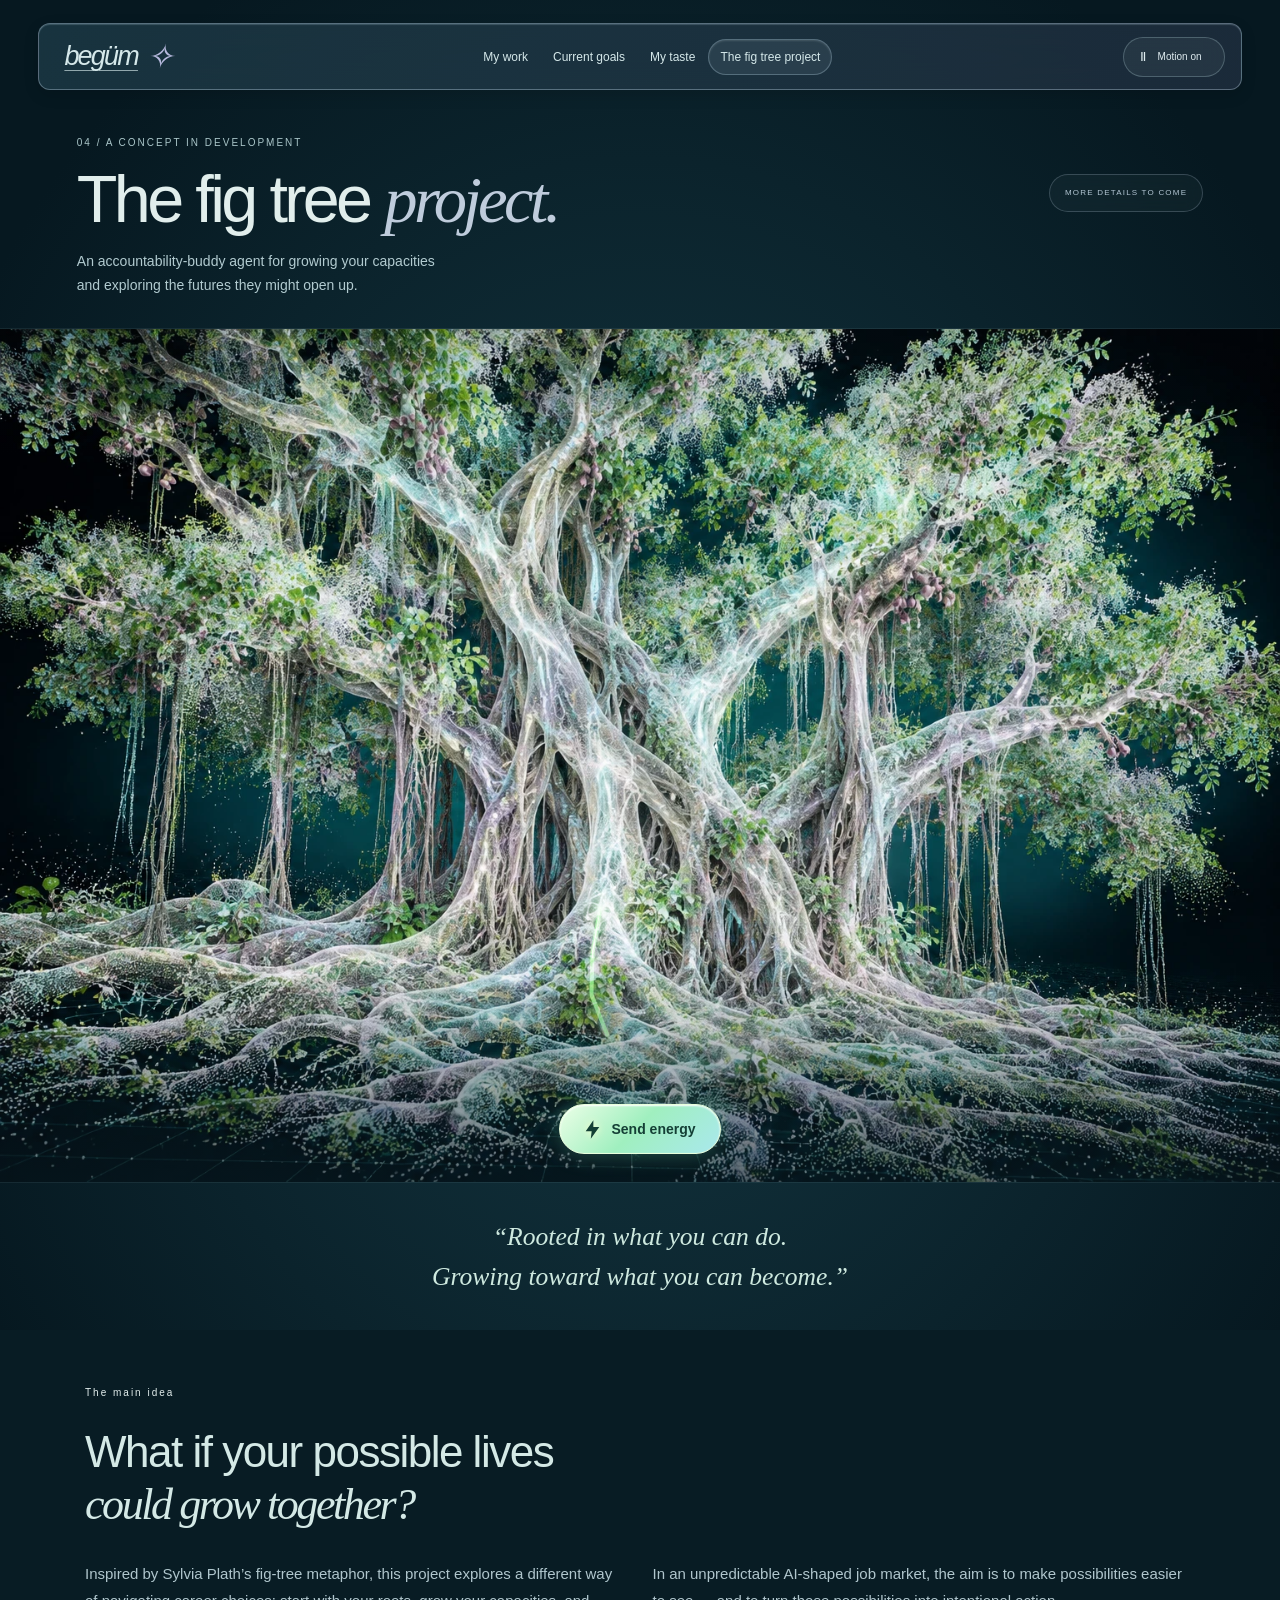
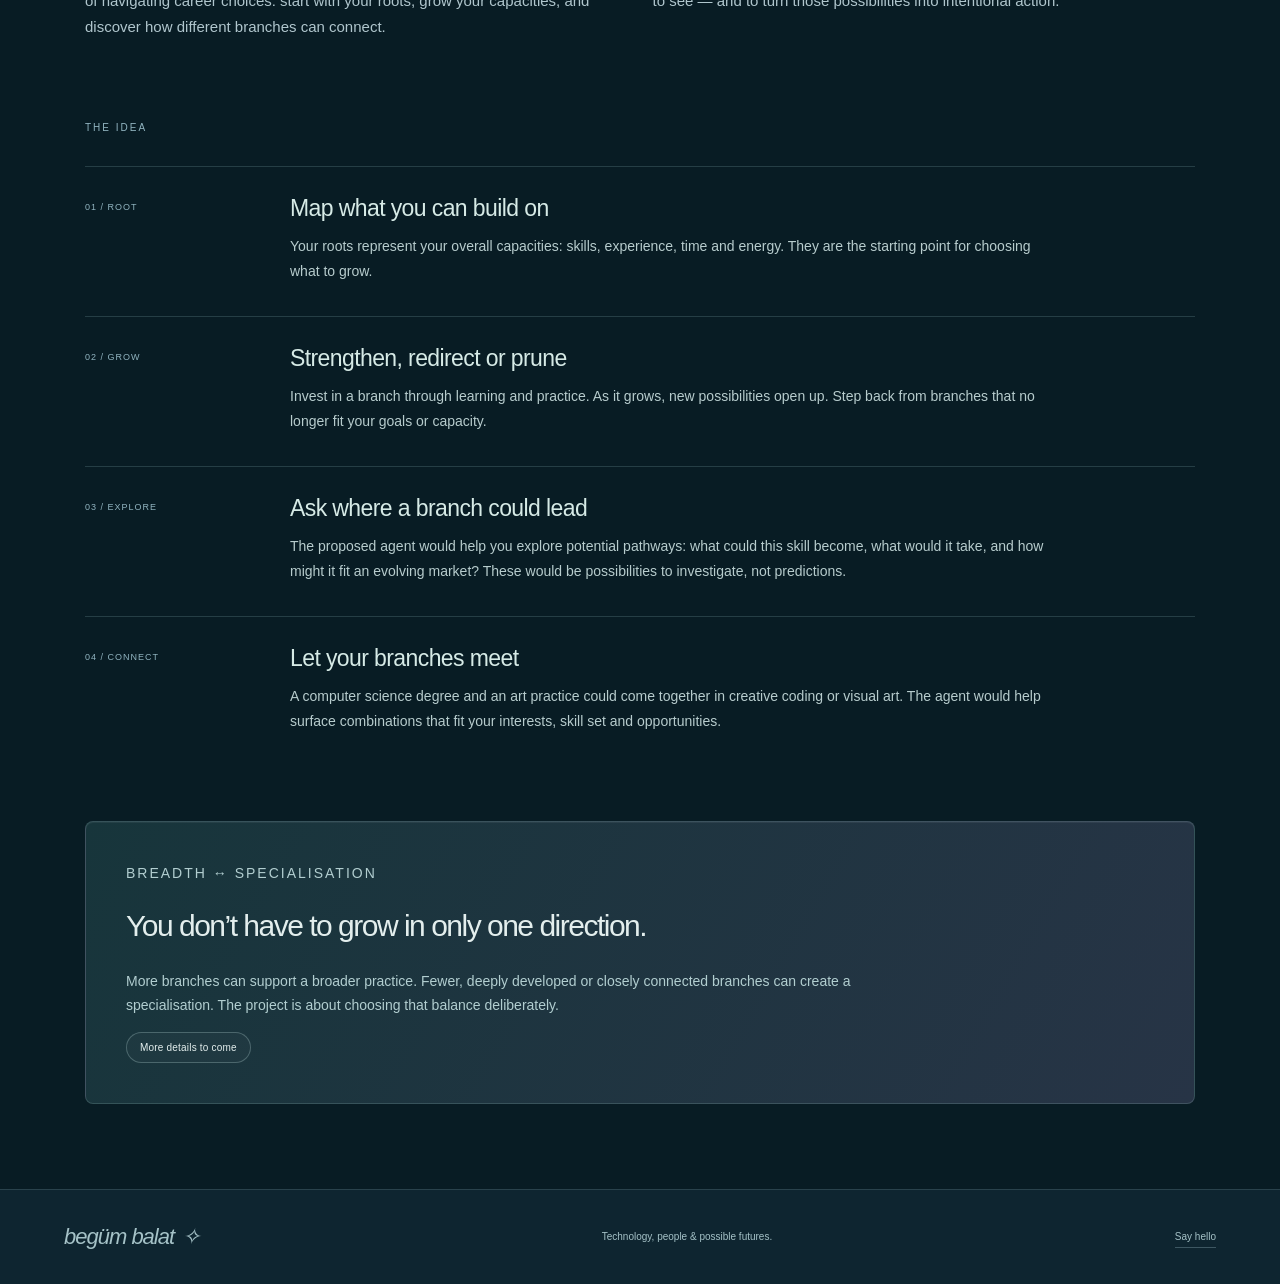
==== fig-tree.html @ f2fc9154 "Add files via upload" ====
<!doctype html><html lang="en"><head><meta charset="utf-8"><meta name="viewport" content="width=device-width,initial-scale=1"><meta name="theme-color" content="#c5e7e7"><meta name="description" content="Begüm Balat — Information Systems at TUM, technical AI safety, community building and possible futures."><title>The fig tree project · Begüm Balat</title><link rel="icon" href="favicon.svg" type="image/svg+xml"><link rel="stylesheet" href="style.css"></head><body class="page-fig-tree"><a class="skip" href="#main">Skip to content</a><header class="site-header"><a class="brand" href="index.html" aria-label="Return to the main page" title="Return to the main page"><span class="brand-name">begüm</span><span class="brand-star" aria-hidden="true">✧</span></a><button class="menu-toggle" aria-controls="navigation" aria-expanded="false">Menu <span aria-hidden="true">☰</span></button><nav id="navigation" aria-label="Main navigation"><a href="work.html" >My work</a><a href="goals.html" >Current goals</a><a href="taste.html" >My taste</a><a href="fig-tree.html" aria-current="page">The fig tree project</a></nav><button class="motion-toggle" id="motion" aria-label="Pause animations" aria-pressed="false"><span class="motion-icon">Ⅱ</span><span class="motion-label">Motion on</span></button></header><main id="main"><section class="fig-hero"><div class="fig-heading"><div class="fig-title-row"><div><p class="eyebrow">04 / A CONCEPT IN DEVELOPMENT</p><h1>The fig tree <em>project.</em></h1></div><span class="status-pill">MORE DETAILS TO COME</span></div><p class="fig-lede">An accountability-buddy agent for growing your capacities <br>and exploring the futures they might open up.</p></div><div class="tree-stage" id="tree-stage"><img id="tree-image" src="fig-tree.webp" alt="An intricate luminous fig tree with intertwined roots, branches and a leafy canopy" fetchpriority="high"><canvas id="tree-energy" aria-hidden="true"></canvas><div class="tree-caption"><button class="energy-button" id="energy-button"><svg aria-hidden="true" viewBox="0 0 20 24" width="17" height="21"><path d="M11 1 2 14h7l-1 9 10-14h-7z" fill="currentColor"/></svg>Send energy</button></div></div><blockquote class="fig-tagline"><p>“Rooted in what you can do.<br>Growing toward what you can become.”</p></blockquote></section><div class="content-wrap fig-content"><section class="fig-intro"><p class="eyebrow">The main idea</p><h2>What if your possible lives<br><em>could grow together?</em></h2><div class="two-col"><p>Inspired by Sylvia Plath’s fig-tree metaphor, this project explores a different way of navigating career choices: start with your roots, grow your capacities, and discover how different branches can connect.</p><p>In an unpredictable AI-shaped job market, the aim is to make possibilities easier to see — and to turn those possibilities into intentional action.</p></div></section><section class="content-section"><p class="eyebrow">THE IDEA</p><div class="timeline"><article><span>01 / ROOT</span><div><h3>Map what you can build on</h3><p>Your roots represent your overall capacities: skills, experience, time and energy. They are the starting point for choosing what to grow.</p></div></article><article><span>02 / GROW</span><div><h3>Strengthen, redirect or prune</h3><p>Invest in a branch through learning and practice. As it grows, new possibilities open up. Step back from branches that no longer fit your goals or capacity.</p></div></article><article><span>03 / EXPLORE</span><div><h3>Ask where a branch could lead</h3><p>The proposed agent would help you explore potential pathways: what could this skill become, what would it take, and how might it fit an evolving market? These would be possibilities to investigate, not predictions.</p></div></article><article><span>04 / CONNECT</span><div><h3>Let your branches meet</h3><p>A computer science degree and an art practice could come together in creative coding or visual art. The agent would help surface combinations that fit your interests, skill set and opportunities.</p></div></article></div></section><div class="callout green"><p class="eyebrow">BREADTH ↔ SPECIALISATION</p><h2>You don’t have to grow in only one direction.</h2><p>More branches can support a broader practice. Fewer, deeply developed or closely connected branches can create a specialisation. The project is about choosing that balance deliberately.</p><span class="coming">More details to come</span></div></div></main><footer class="site-footer"><a class="footer-name" href="index.html">begüm balat <span aria-hidden="true">✧</span></a><span>Technology, people & possible futures.</span><a href="mailto:begum.balat@gmail.com">Say hello</a></footer><script src="app.js" defer></script></body></html>
---- style.css ----
:root{--ink:#244854;--muted:#516a76;--line:#597b8d38;--glass:#f9ffff75;--lilac:#7f739a;--sans:'Helvetica Neue',Arial,sans-serif;--serif:Georgia,'Times New Roman',serif}*{box-sizing:border-box}html{scroll-behavior:smooth;scroll-padding-top:25px}body{margin:0;background:#e8f1f1;color:var(--ink);font-family:var(--sans);font-size:16px;-webkit-font-smoothing:antialiased}a{color:inherit;text-decoration:none}button{font:inherit;color:inherit;cursor:pointer}button,a{-webkit-tap-highlight-color:transparent}a:focus-visible,button:focus-visible{outline:3px solid #9366ae;outline-offset:5px}img{display:block;max-width:100%}p{line-height:1.75}h1,h2,h3,p{margin-top:0}h1,h2,h3{font-weight:400}h1{font-size:clamp(60px,7.8vw,110px);line-height:.98;letter-spacing:-.065em}h1 em,h2 em{font-family:var(--serif);font-weight:400;letter-spacing:-.055em}h2{font-size:38px;line-height:1.15;letter-spacing:-1.5px}h3{font-size:24px;letter-spacing:-.6px}h4{font-size:13px;font-weight:500;line-height:1.5}.skip{position:fixed;top:-100px;left:20px;z-index:100;background:#fff;padding:15px}.skip:focus{top:10px}.site-header{position:absolute;top:23px;left:3%;right:3%;z-index:20;display:flex;align-items:center;gap:25px;height:67px;padding:10px 21px;background:linear-gradient(120deg,#ffffffa0,#e5edfb55);backdrop-filter:blur(20px);-webkit-backdrop-filter:blur(20px);border:1px solid #ffffffb8;border-radius:12px;box-shadow:inset 0 1px 1px #fff,0 8px 20px #526f8620}.brand{font-size:27px;font-style:italic;letter-spacing:-1.8px;font-weight:500;display:flex;align-items:center;gap:8px}.brand-star{font-size:33px;color:#7f7ca6;line-height:1}.site-header nav{display:flex;align-items:center;gap:5px;margin:auto}.site-header nav a{font-size:12px;white-space:nowrap;padding:10px 13px;border:1px solid transparent;border-radius:30px;transition:background .2s}.site-header nav a:hover,.site-header nav a[aria-current]{border-color:#fff9;background:#ffffff75;box-shadow:inset 0 1px 2px #fff,0 3px 10px #566c8715}.home-link{display:none}.motion-toggle{border:1px solid #fff9;background:#f4f8ff40;box-shadow:inset 0 1px 2px #fff7;display:flex;align-items:center;gap:8px;border-radius:30px;padding:10px 12px;font-size:10px;white-space:nowrap}.motion-icon{font-size:13px}.menu-toggle{display:none}.eyebrow{font-family:var(--sans);font-size:10px;letter-spacing:2px;font-weight:500;line-height:1.6;margin-bottom:25px}.welcome{min-height:800px;min-height:100svh;position:relative;isolation:isolate;display:flex;align-items:center;justify-content:center;overflow:hidden}.welcome-ocean{position:absolute;z-index:-3;inset:0;width:100%;height:100%;object-fit:cover;object-position:50% 55%;animation:sea-drift 35s ease-in-out infinite alternate}.welcome:after{content:'';position:absolute;z-index:-2;inset:0;background:linear-gradient(180deg,#dae9f710,#ebf8ff24 35%,#f3edfc16 60%,#b6e9ef22)}.ocean-shimmer{position:absolute;pointer-events:none;inset:66% -25% -12%;z-index:-1;background:radial-gradient(ellipse at 50% 80%,#fefeff52,transparent 50%);mix-blend-mode:screen;animation:shimmer 14s ease-in-out infinite alternate}.welcome-location{position:absolute;top:125px;left:5%;font-size:9px;letter-spacing:1.4px;display:flex;gap:9px;align-items:center}.status-dot{width:6px;height:6px;border-radius:50%;display:inline-block;background:#537e72;box-shadow:0 0 0 4px #7baf9b18;flex:none}.coordinates{margin-left:25px;opacity:.7;font-size:8px}.welcome-copy{position:relative;max-width:1000px;margin:155px 25px 155px;text-align:center;transform:translateY(-25px)}.welcome-copy .eyebrow{letter-spacing:3px;font-size:9px;margin-bottom:38px}.welcome h1{position:relative;display:inline-block;font-size:clamp(70px,10vw,152px);letter-spacing:-.085em;font-weight:400;font-style:italic;line-height:1.1;margin:0 0 23px;color:#335365;text-shadow:0 1px 0 #fff9,0 4px 20px #ebf8ff80}.title-spark{font-family:var(--serif);position:absolute;font-size:50px;right:-51px;top:-23px;color:#7888b1;animation:soft-glow 7s ease-in-out infinite alternate}.welcome-subtitle{font-family:var(--serif);font-style:italic;font-size:29px;letter-spacing:-.9px;color:#456474;margin-bottom:24px}.welcome-intro{font-size:14px;line-height:1.9;color:#3c5b6d;margin-bottom:30px}.glass-button{display:inline-flex;align-items:center;justify-content:center;gap:35px;padding:14px 24px;font-size:12px;border-radius:30px;background:linear-gradient(180deg,#fff9,#e8f1fd60);border:1px solid #ffffffd0;box-shadow:inset 0 1px 3px #fff,0 5px 15px #5a7c8d20;backdrop-filter:blur(10px);transition:background .2s,transform .2s}.glass-button:hover{transform:translateY(-3px);background:#f9ffffc0}.welcome-footer{position:absolute;bottom:31px;left:5%;right:5%;display:flex;align-items:center;justify-content:space-between;font-size:9px;letter-spacing:1.4px;color:#264c60}.welcome-footer span:last-child{font-family:var(--serif);font-style:italic;font-size:16px;letter-spacing:0}.welcome-footer i{font-style:normal;margin-left:10px;font-size:26px}.explore{padding:70px 5% 90px;background:linear-gradient(150deg,#e1f0ee,#e7e8f4 65%,#eee4ef)}.section-top{display:flex;align-items:baseline;justify-content:space-between;gap:15px;margin-bottom:25px}.section-top .eyebrow{margin:0}.small-note{font-family:var(--serif);font-style:italic;color:#65778b;font-size:18px}.portal-grid{display:grid;grid-template-columns:repeat(4,minmax(0,1fr));gap:23px}.portal{min-width:0;transition:transform .3s}.portal:hover{transform:translateY(-6px)}.portal-image{position:relative;padding:6px;border:1px solid #fff;background:linear-gradient(145deg,#fff8,#c2d6e040);box-shadow:0 10px 22px #76829622,inset 0 1px 3px #fff;border-radius:10px;overflow:hidden}.portal-image img{width:100%;aspect-ratio:1.12;object-fit:cover;border-radius:5px;transition:filter .3s}.portal:hover img{filter:saturate(1.12)}.portal-index{position:absolute;left:17px;top:17px;background:#f5ffffbb;border:1px solid #fff9;padding:7px 9px;border-radius:3px;font-size:8px;letter-spacing:1px;backdrop-filter:blur(7px)}.portal-label{display:flex;align-items:center;justify-content:space-between;gap:8px;margin:20px 0 8px}.portal h2{font-size:22px;letter-spacing:-.9px;margin:0}.arrow-circle{font-size:17px;border:1px solid #9fadb675;border-radius:50%;width:27px;height:27px;display:grid;place-items:center;flex:none}.portal p{font-size:11px;color:#546d78;margin:0}.botanical-note{min-height:490px;position:relative;isolation:isolate;display:flex;align-items:center;padding:70px 9%;overflow:hidden}.botanical-note>img{position:absolute;inset:0;width:100%;height:100%;object-fit:cover;object-position:50% 52%;z-index:-2}.botanical-note:after{content:'';inset:0;position:absolute;z-index:-1;background:linear-gradient(90deg,#e9f6f3b8,#eaf5ff45 65%,transparent)}.botanical-note h2{font-size:42px;line-height:1.22;margin-bottom:20px}.botanical-note p:not(.eyebrow){font-size:14px;max-width:400px}.text-link{display:inline-block;font-size:12px;line-height:1.5;border-bottom:1px solid #607f8c80;padding:5px 0;transition:color .2s}.text-link:hover{color:#8d60a2;border-color:currentColor}.site-footer{padding:34px 5%;display:flex;align-items:center;justify-content:space-between;gap:25px;color:#536979;background:linear-gradient(110deg,#e0ecec,#e9e3f1);border-top:1px solid #fff9;font-size:10px}.footer-name{font-size:22px;letter-spacing:-1px;font-style:italic}.site-footer>a:last-child{border-bottom:1px solid #627e8b66;padding:5px 0}.page-hero{position:relative;isolation:isolate;min-height:655px;padding:145px 8% 60px;overflow:hidden}.hero-backdrop{position:absolute;inset:0;width:100%;height:100%;object-fit:cover;z-index:-2}.work-hero .hero-backdrop{object-position:50% 60%}.page-hero:after{content:'';position:absolute;inset:0;background:linear-gradient(90deg,#e2f2f29c,transparent 80%);z-index:-1}.hero-text{max-width:720px}.back{font-size:11px;display:inline-block;margin-bottom:35px;color:inherit;opacity:.85}.page-hero h1{margin:15px 0 25px}.lede{font-size:16px;color:#365b6b;max-width:550px;line-height:1.8;margin-bottom:28px}.linkbar{display:flex;gap:28px;align-items:center;flex-wrap:wrap}.content-wrap{max-width:1180px;margin:auto;padding:0 35px 85px}.index-strip{display:flex;justify-content:space-between;gap:20px;border-bottom:1px solid var(--line);padding:30px 0;font-size:8px;letter-spacing:1.3px;color:var(--muted)}.content-section{margin-top:65px}.content-section>.eyebrow{font-size:10px;color:#627788}.research{position:relative;margin:20px 0;border:1px solid #fff;border-radius:9px;background:linear-gradient(120deg,#fff9,#e1edf67a);padding:33px 38px;box-shadow:0 8px 22px #506f8510,inset 0 1px 1px #fff;transition:box-shadow .25s}.research:hover{box-shadow:0 10px 25px #506f8520}.research>span,.panel>span{font-size:9px;letter-spacing:1.4px;color:#657b8a}.research h2{font-size:29px;max-width:850px;margin:20px 0}.research p{font-size:14px;color:var(--muted);max-width:780px}.two-col{display:grid;grid-template-columns:1fr 1fr;gap:25px}.panel{border:1px solid #fff;background:linear-gradient(140deg,#f7f9ffae,#e0dfef65);border-radius:9px;padding:33px;box-shadow:inset 0 1px 1px white,0 7px 20px #536d8910}.panel.green{background:linear-gradient(140deg,#f8fffb9e,#d5e8df70)}.panel.blue{background:linear-gradient(140deg,#f9ffffae,#d4eaf665)}.panel h2{font-size:32px;margin:20px 0 16px}.panel p{font-size:14px;color:var(--muted);margin-bottom:0}.timeline{margin-top:30px}.timeline article{display:grid;grid-template-columns:180px 1fr;gap:25px;border-top:1px solid var(--line);padding:28px 0}.timeline article>span{font-size:9px;letter-spacing:1px;line-height:1.7;padding-top:5px;color:#647a85}.timeline h3{font-size:23px;margin:0 0 12px}.timeline p{font-size:14px;color:var(--muted);max-width:760px;margin-bottom:5px}.timeline h4{margin:0 0 12px}.goals-hero{padding-bottom:70px;display:flex;gap:40px;align-items:center}.goals-hero .hero-backdrop{object-position:50% 60%}.goals-hero .hero-text{max-width:620px}.status-pill{display:inline-flex;gap:10px;align-items:center;font-size:8px;letter-spacing:1.2px;border:1px solid #fff9;padding:12px 15px;border-radius:30px;background:#f4ffff50;backdrop-filter:blur(8px);line-height:1.5}.chapter-note{margin-left:auto;min-width:190px;transform:rotate(-5deg);padding:40px 15px 0;text-align:center}.chapter-note>span:first-child{font-size:10px;letter-spacing:1px}.chapter-note p{font-family:var(--serif);font-size:32px;font-style:italic;line-height:1.4;margin:20px 0;color:#5a7590}.note-star{font-size:70px;color:#8e97b8;display:block;animation:soft-glow 6s ease-in-out infinite alternate}.callout{position:relative;margin-top:55px;padding:40px;border:1px solid #fff;background:linear-gradient(130deg,#d7e9ee,#e5dff1);border-radius:10px;box-shadow:inset 0 1px 2px #fff}.callout h2{font-size:30px}.callout p{font-size:14px;max-width:800px}.callout .button{display:inline-block;padding:13px 22px;border:1px solid #fff;border-radius:30px;background:#ffffff90;font-size:12px}.taste-hero{padding:150px 6% 60px;background:radial-gradient(ellipse at 20% 80%,#f0e2ed,#e0dff2 60%,#cee5ee);display:grid;grid-template-columns:1fr 1fr;gap:7%;align-items:center;min-height:780px}.taste-copy{padding-left:4%}.taste-copy h1{font-size:clamp(70px,8vw,110px);color:#594e76;margin:18px 0 25px}.taste-copy .lede{max-width:370px;color:#676380}.handwritten{font-family:var(--serif);font-size:21px;font-style:italic;color:#8c7399;display:block;margin:0 0 30px}.taste-copy .glass-button{color:#655c7e}.taste-art{padding:9px 9px 0;margin:0;border:1px solid #ffffffe0;border-radius:11px;background:linear-gradient(140deg,#fff9,#e8e6f575);box-shadow:0 20px 45px #79719925,inset 0 1px 2px #fff;transform:rotate(2deg);animation:case-float 12s ease-in-out infinite alternate}.taste-art img{width:100%;aspect-ratio:1;object-fit:cover;border-radius:5px}.taste-art figcaption{display:flex;align-items:center;justify-content:space-between;font-size:8px;letter-spacing:1.3px;padding:14px 10px;color:#6f6888}.taste-art figcaption span:last-child{font-size:20px;line-height:1}.page-taste{background:#e9e4f0;color:#514c70}.page-taste .site-footer{background:#e1dce9}.taste-sections{display:grid;grid-template-columns:1.2fr 1fr;gap:27px;margin-top:65px}.journal-window,.music-window{border:1px solid #fff;border-radius:9px;background:linear-gradient(135deg,#fffbff90,#dfddee50);box-shadow:0 9px 25px #7b689a14;overflow:hidden}.journal-window:hover{background:#f7f2ffb0}.window-bar{padding:15px 21px;border-bottom:1px solid #b7b6ce65;display:flex;justify-content:space-between;font-size:9px;letter-spacing:1px;background:linear-gradient(#ffffffb0,#d9d7e98a);box-shadow:inset 0 1px 2px #fff}.window-body{padding:28px 33px 35px}.window-body h2{font-size:32px;margin-bottom:18px}.window-body p{font-size:14px;color:#706c87;max-width:340px}.outline-symbol{font-size:55px;color:#9290af;display:block;margin:0 0 25px}.record{width:73px;height:73px;border-radius:50%;margin:0 0 26px;background:conic-gradient(from 35deg,#b9c8ea,#e5c6ee,#d4faf2,#b4b9e4,#ecd9f1,#b6dfe4,#b9c8ea);border:1px solid #fff;box-shadow:0 6px 15px #72639420,inset 0 0 7px white;display:grid;place-items:center;animation:record-spin 24s linear infinite}.record span{width:17px;height:17px;border-radius:50%;background:#e9e4f0;border:3px double #f8fdff}.coming{display:inline-block;font-size:10px;letter-spacing:.2px;border:1px solid #8d8aa740;border-radius:30px;padding:9px 13px;background:#fff3}.notebook{position:relative;overflow:hidden;margin-top:45px;padding:45px 35px;border-top:1px solid #aaa4c04d;background:repeating-linear-gradient(transparent,transparent 30px,#aaa4c015 30px,#aaa4c015 31px)}.notebook h2{font-size:42px;line-height:1.15}.notebook p:not(.eyebrow){font-size:14px;max-width:420px}.notebook-flower{position:absolute;right:70px;top:40px;color:#bfb1cc66;font-size:210px;line-height:1;pointer-events:none}.page-fig-tree{background:#081c24;color:#e3eeed;--ink:#e3eeed;--muted:#b7cccd;--line:#b1e3e52b}.page-fig-tree .site-header{color:#d5e8ea;background:linear-gradient(125deg,#21404db0,#253345b0);border-color:#d4eeff55;box-shadow:inset 0 1px 1px #d9f7ff30,0 5px 15px #0002}.page-fig-tree .brand-star{color:#b8bbdf}.page-fig-tree .site-header nav a:hover,.page-fig-tree .site-header nav a[aria-current]{background:#caeaff15;border-color:#d2eaff44;box-shadow:inset 0 1px 2px #fff2}.page-fig-tree .motion-toggle{color:#deebef;background:#e7f6ff0d;border-color:#c3e5ec40;box-shadow:none}.fig-hero{padding-top:135px;background:radial-gradient(ellipse at 50% 60%,#153944,#061820 85%)}.fig-heading{padding:0 6% 24px;max-width:1480px;margin:auto}.fig-heading .back{margin-bottom:27px;color:#a8c7ce}.fig-title-row{display:flex;justify-content:space-between;align-items:center;gap:25px}.fig-title-row .eyebrow{color:#aac6c9;margin-bottom:16px}.fig-title-row h1{font-size:clamp(45px,5.2vw,76px);margin-bottom:18px;letter-spacing:-.055em;color:#e1eeec}.fig-title-row h1 em{color:#bfccdc}.fig-title-row .status-pill{flex:none;color:#b3c6d3;border-color:#dae9ff33;background:#d3e8ff09}.fig-lede{font-size:14px;color:#b2cbd0;margin:0;line-height:1.7}.tree-stage{position:relative;max-width:1450px;margin:auto;isolation:isolate;overflow:hidden;border-top:1px solid #c2eaf313;border-bottom:1px solid #c2eaf313}.tree-stage>img{width:100%;height:auto;aspect-ratio:3/2;object-fit:cover}.tree-stage:after{content:'';position:absolute;inset:0;z-index:2;pointer-events:none;background:linear-gradient(180deg,#081c2420,transparent 15%,transparent 75%,#081c24a0)}#tree-energy{position:absolute;inset:0;width:100%;height:100%;pointer-events:none;z-index:1;mix-blend-mode:screen}.tree-caption{position:absolute;bottom:28px;left:5%;right:5%;z-index:3;display:flex;align-items:center;gap:20px;justify-content:space-between}.energy-button{border:1px solid #c3e8e860;border-radius:30px;background:linear-gradient(120deg,#244c55c0,#384559bb);backdrop-filter:blur(15px);box-shadow:inset 0 1px 2px #fff4,0 5px 25px #0003;color:#e1fbf4;padding:14px 20px;font-size:11px;display:flex;align-items:center;gap:24px;transition:background .2s}.energy-button:hover{background:#315b68dd}.energy-button span{font-size:20px}#energy-status{font-size:10px;color:#d9eee9;text-shadow:0 2px 8px #000;background:#071d2680;padding:7px 10px;border-radius:4px}.fig-tagline{max-width:1450px;display:flex;justify-content:space-between;gap:25px;margin:auto;padding:24px 5%;font-size:8px;letter-spacing:1.6px;color:#9bbcc4}.fig-content{padding-top:55px}.fig-intro h2{font-size:44px;line-height:1.18;color:#d4e9e6;margin-bottom:30px}.fig-intro p:not(.eyebrow){font-size:15px;color:#b0c6cd}.fig-content .timeline article>span,.fig-content .content-section>.eyebrow{color:#91b4c0}.fig-content .timeline h3{color:#d6eae6}.fig-content .callout{background:linear-gradient(120deg,#17353b,#273446);border-color:#c3e7e62b;box-shadow:inset 0 1px 1px #fff1}.fig-content .callout p{color:#b2ced0}.fig-content .coming{border-color:#c6e4e444;background:#ffffff06}.page-fig-tree .site-footer{background:#0e2530;color:#a5c2c7;border-color:#cae7ee25}.page-fig-tree .site-footer a:last-child{border-color:#a2c6ce50}.paused *,.paused *:before,.paused *:after{animation-play-state:paused!important}.paused{scroll-behavior:auto}.no-transitions *{transition:none!important}@keyframes sea-drift{from{transform:scale(1.015) translateY(0)}to{transform:scale(1.055) translateY(-5px)}}@keyframes shimmer{from{transform:translateX(-6%);opacity:.3}to{transform:translateX(6%);opacity:.8}}@keyframes soft-glow{from{opacity:.5}to{opacity:1}}@keyframes case-float{from{transform:rotate(2deg) translateY(0)}to{transform:rotate(1deg) translateY(-8px)}}@keyframes record-spin{to{transform:rotate(360deg)}}@media(prefers-reduced-motion:reduce){*,*:before,*:after{animation:none!important;transition:none!important;scroll-behavior:auto!important}}@media(min-width:1600px){.welcome{min-height:850px}.welcome-copy{margin:200px 25px}.portal-grid{max-width:1450px;margin:auto}.section-top{max-width:1450px;margin:0 auto 25px}}@media(max-width:1050px){.site-header{gap:15px;padding:10px 16px}.site-header nav a{padding:10px 9px;font-size:11px}.brand{font-size:25px}.portal-grid{gap:16px}.portal h2{font-size:19px}.welcome h1{font-size:11vw}.portal p{font-size:10px}.taste-hero{gap:5%;padding-left:5%;padding-right:5%;min-height:700px}.taste-copy h1{font-size:80px}.fig-title-row{align-items:flex-start}.fig-title-row .status-pill{font-size:7px;letter-spacing:.5px;margin-top:15px}.chapter-note{min-width:140px}.chapter-note p{font-size:26px}}@media(max-width:760px){.site-header{top:15px;left:4%;right:4%;height:61px;gap:12px}.brand{font-size:26px}.menu-toggle{display:flex;gap:10px;align-items:center;border:1px solid #fff9;border-radius:20px;padding:9px 13px;margin-left:auto;background:#faffff65;font-size:11px}.menu-toggle span{font-size:15px}.motion-toggle{padding:10px;font-size:12px}.motion-label{display:none}.site-header nav{display:none;position:absolute;left:0;right:0;top:70px;padding:12px;background:#eff8f9f5;border:1px solid #fff;border-radius:10px;box-shadow:0 15px 30px #35586b25;backdrop-filter:blur(20px);flex-direction:column;align-items:stretch;margin:0}.site-header nav.open{display:flex}.site-header nav a{font-size:13px;padding:12px 15px}.home-link{display:block}.site-header nav a[aria-current]{background:#d9e8f1}.welcome-location{top:107px;font-size:8px;left:6%}.coordinates{font-size:7px;margin-left:12px}.welcome{min-height:760px;min-height:100svh}.welcome-ocean{object-position:50% 50%;animation:none}.welcome-copy{margin:185px 6% 160px;transform:none;width:88%;padding:0 0 25px}.welcome-copy .eyebrow{font-size:8px;letter-spacing:1.6px;margin-bottom:32px}.welcome h1{font-size:clamp(54px,12vw,88px);letter-spacing:-.075em;white-space:nowrap;margin-bottom:22px}.title-spark{right:-15px;top:-26px;font-size:34px}.welcome-subtitle{font-size:23px;margin-bottom:20px}.welcome-intro{font-size:12px;line-height:1.85;max-width:360px;margin:0 auto 28px}.welcome-intro br{display:none}.welcome-footer{left:6%;right:6%;bottom:27px;font-size:7px;letter-spacing:.7px}.welcome-footer span:last-child{font-size:12px}.welcome-footer i{font-size:20px}.glass-button{font-size:11px;padding:13px 21px}.explore{padding:45px 6% 55px}.section-top{display:block;margin-bottom:25px}.small-note{display:block;font-size:16px;margin-top:9px}.eyebrow{font-size:9px;letter-spacing:1.5px;margin-bottom:20px}.portal-grid{grid-template-columns:1fr 1fr;gap:30px 15px}.portal-image img{aspect-ratio:1}.portal-index{top:12px;left:12px;padding:5px;font-size:6px;letter-spacing:.5px}.portal-label{margin-top:15px;gap:5px}.portal h2{font-size:19px;line-height:1.15;letter-spacing:-.6px}.arrow-circle{width:23px;height:23px;font-size:14px}.portal p{font-size:10px;line-height:1.6}.botanical-note{min-height:440px;padding:55px 7%}.botanical-note>img{object-position:60% 50%}.botanical-note:after{background:linear-gradient(90deg,#e9f6f3ce,#eaf5ff85 65%,#eaf5ff30)}.botanical-note h2{font-size:31px}.botanical-note p:not(.eyebrow){font-size:13px;max-width:300px}.site-footer{padding:25px 6%;flex-wrap:wrap;gap:18px}.footer-name{font-size:20px}.site-footer>span{width:100%;order:3;font-size:9px}.site-footer>a:last-child{margin-left:auto}.page-hero{min-height:630px;padding:123px 7% 45px}.back{margin-bottom:27px;font-size:10px}.page-hero h1{font-size:75px;margin:15px 0 26px}.lede{font-size:14px;line-height:1.8}.work-hero .hero-backdrop{object-position:63% 50%}.work-hero:after{background:linear-gradient(90deg,#e7f3f4ce,#e9f6f3a8 60%,#e3eff745)}.linkbar{gap:20px}.text-link{font-size:11px}.content-wrap{padding:0 6% 55px}.index-strip{padding:22px 0;font-size:7px}.index-strip span:last-child{display:none}.content-section{margin-top:45px}.research{padding:25px}.research h2{font-size:25px;line-height:1.25;letter-spacing:-1px}.research p{font-size:13px}.research>span,.panel>span{font-size:8px}.two-col{grid-template-columns:1fr;gap:18px}.panel{padding:25px}.panel h2{font-size:29px}.panel p{font-size:13px}.timeline article{grid-template-columns:1fr;gap:10px;padding:25px 0}.timeline h3{font-size:22px}.timeline p{font-size:13px}.timeline article>span{font-size:8px}.goals-hero{align-items:flex-start;display:block}.chapter-note{display:none}.status-pill{font-size:7px;letter-spacing:.8px;padding:11px 13px}.callout{padding:28px;margin-top:35px}.callout h2{font-size:27px}.callout p{font-size:13px}.taste-hero{padding:123px 7% 40px;grid-template-columns:1fr;gap:45px}.taste-copy{padding:0}.taste-copy h1{font-size:78px}.taste-copy .lede{max-width:320px}.handwritten{font-size:19px;margin-bottom:25px}.taste-art{max-width:440px;width:94%;justify-self:center;transform:rotate(1.5deg)}.taste-sections{grid-template-columns:1fr;gap:25px;margin-top:40px}.window-body{padding:25px}.window-body h2{font-size:29px}.notebook{padding:30px 15px}.notebook h2{font-size:35px}.notebook p:not(.eyebrow){max-width:260px;font-size:13px}.notebook-flower{font-size:120px;right:-15px;top:110px;opacity:.4}.fig-hero{padding-top:122px}.fig-heading{padding:0 6% 25px}.fig-title-row{display:block}.fig-title-row h1{font-size:47px;line-height:1.05;max-width:360px}.fig-title-row .status-pill{margin:0 0 18px;font-size:7px}.fig-lede{font-size:12px}.fig-lede br{display:none}.tree-caption{position:relative;left:auto;right:auto;bottom:auto;padding:20px 6%;background:#0b212b;flex-wrap:wrap;gap:12px}.energy-button{padding:11px 15px;font-size:10px;gap:20px;box-shadow:none}#tree-energy{height:auto;aspect-ratio:3/2}.tree-stage:after{display:none}#energy-status{font-size:9px;background:transparent;padding:0}.fig-tagline{font-size:6px;padding:20px 6%;letter-spacing:.8px;gap:18px}.fig-tagline span{max-width:150px}.fig-content{padding-top:25px}.fig-intro h2{font-size:31px}.fig-intro p:not(.eyebrow){font-size:13px;margin-bottom:0}.fig-content .callout{padding:25px}.page-fig-tree .menu-toggle{background:#e5f1ff15;border-color:#badde855;color:#d9eeee}.page-fig-tree .site-header nav{background:#173541f5;border-color:#abc9dc55}.page-fig-tree .site-header nav a[aria-current]{background:#bfddea20}}@media(max-width:360px){.welcome h1{font-size:49px}.portal h2{font-size:17px}.welcome-footer span:first-child{font-size:6px}.welcome-subtitle{font-size:21px}.page-hero h1{font-size:65px}}

/* Thumbnail objects are separate transparent artwork, not hero-image crops. */
.portal-object{background:radial-gradient(ellipse at 50% 58%,#f5f7ffdd,#d8dcefb0 68%,#e5eaf399)}
.portal-goals .portal-object{background:radial-gradient(ellipse at 50% 58%,#f0fffad9,#d3e8e8b0 68%,#dbe7f099)}
.portal-object img{object-fit:contain;padding:24px 10px 5px;filter:drop-shadow(0 8px 8px #5d71961c)}
.portal:hover .portal-object img{filter:drop-shadow(0 11px 10px #5d719630);transform:translateY(-3px)}
@media(max-width:760px){.portal-object img{padding:20px 3px 2px}}

.portal-taste .portal-object{background:radial-gradient(ellipse at 50% 58%,#fff8ffdd,#e4dff1b0 68%,#e6e9f299)}

/* Photographic lily still-lifes share the site artwork treatment. */
.portal-still-life img{object-fit:cover;padding:0;filter:none}

/* A quiet, single-scene welcome. The original ocean and botanical artwork
   are atmospheric backgrounds; navigation has its own small vector objects. */
.page-home{background:#cde7ee}.page-home .site-header{top:24px;left:4.5%;right:4.5%;padding:0;height:48px;background:transparent;border:0;box-shadow:none;backdrop-filter:none}.page-home .site-header nav,.page-home .menu-toggle{display:none}.page-home .motion-toggle{margin-left:auto;background:#eff9ff65;border-color:#ffffffa8}.page-home>.site-footer{display:none}.page-home .brand{color:#355566}.water-world{min-height:760px;min-height:max(760px,100svh);padding:160px 6% 100px;position:relative;isolation:isolate;display:flex;flex-direction:column;align-items:center;justify-content:center;overflow:hidden}.water-background{position:absolute;inset:0;z-index:-3;width:100%;height:100%;object-fit:cover;object-position:50% 59%;animation:sea-drift 38s ease-in-out infinite alternate}.water-world:after{content:'';position:absolute;inset:0;z-index:-2;background:linear-gradient(#eff8ff0a,#f5f9ff3b 32%,#f3fbff15 54%,#d9f2ee12)}.water-light{position:absolute;inset:58% -20% -20%;z-index:-1;background:radial-gradient(ellipse at 40% 60%,#f8fffa70,transparent 52%);mix-blend-mode:soft-light;animation:shimmer 12s ease-in-out infinite alternate;pointer-events:none}.home-greeting{text-align:center;margin:0 auto 52px}.home-greeting .eyebrow{font-size:9px;letter-spacing:2.3px;margin:0 0 25px;color:#466072}.home-greeting h1{font-size:clamp(70px,7.7vw,108px);letter-spacing:-.065em;font-weight:300;line-height:1.15;color:#305267;margin:0 0 16px;text-shadow:0 2px 20px #f4fbff99}.home-greeting h1 em{font-family:Georgia,serif;font-weight:400;letter-spacing:-.055em;color:#56628c}.home-greeting h1>span{display:inline-block;font-family:Georgia,serif;font-size:.35em;vertical-align:top;margin:6px 0 0 10px;color:#7b87ab;animation:soft-glow 8s ease-in-out infinite alternate}.home-greeting>p:not(.eyebrow){font-family:Georgia,serif;font-size:23px;font-style:italic;margin:0 0 16px;color:#486377}.home-intro{font-size:12px;line-height:1.8;color:#476578}.icon-navigation{display:grid;grid-template-columns:repeat(4,minmax(0,1fr));gap:24px;width:min(790px,100%);position:relative}.world-link{display:flex;flex-direction:column;align-items:center;text-align:center;border-radius:22px;padding:10px 4px 16px;transition:background .3s,transform .3s;min-width:0}.icon-object{display:flex;align-items:center;justify-content:center;width:132px;height:132px;transition:transform .4s;animation:object-float 7s ease-in-out infinite}.world-link:nth-child(2) .icon-object{animation-delay:-1.8s}.world-link:nth-child(3) .icon-object{animation-delay:-3.2s}.world-link:nth-child(4) .icon-object{animation-delay:-4.8s}.icon-object img{width:132px;height:132px;filter:drop-shadow(0 9px 8px #32607717)}.world-label{display:block;font-size:14px;font-weight:500;color:#2f5264;line-height:1.5;margin-top:8px;padding:4px 9px;border-radius:20px;background:#eff9fe85;border:1px solid #ffffffa0;box-shadow:0 3px 10px #5a839114;text-wrap:nowrap}.world-label>span{font-size:12px;margin-left:4px}.world-description{display:block;font-size:10px;margin-top:9px;line-height:1.5;color:#305768;text-shadow:0 1px 5px #e9ffff}.world-link:hover{background:#f4fdff45;transform:translateY(-5px)}.world-link:hover .icon-object{filter:brightness(1.04)}.home-bottom{position:absolute;left:4.5%;right:4.5%;bottom:27px;display:flex;justify-content:space-between;align-items:center;font-size:11px;color:#345b68}.home-bottom>span{display:flex;gap:10px;align-items:center}.home-bottom a{border-bottom:1px solid #52788666;padding:5px 0}.page-work .page-hero,.page-goals .page-hero{min-height:540px;padding-top:145px;padding-bottom:55px}.page-work .page-hero h1,.page-goals .page-hero h1{font-size:clamp(60px,6vw,85px)}.chapter-note{display:none}.taste-hero{position:relative;isolation:isolate;overflow:hidden;min-height:620px;gap:8%;background:#e4e4ef}.taste-background{position:absolute;inset:0;width:100%;height:100%;object-fit:cover;object-position:60% 55%;z-index:-2}.taste-hero:after{content:'';position:absolute;inset:0;background:linear-gradient(90deg,#edf0f5ed,#e9ecf3bd 45%,#dbe6ec20);z-index:-1}.taste-copy h1{font-size:clamp(60px,6vw,85px)}.taste-copy .handwritten{display:none}.taste-art{max-width:380px;justify-self:center}.taste-art img{aspect-ratio:1.15}.taste-sections{grid-template-columns:1fr 1fr}.research,.panel,.journal-window,.music-window{box-shadow:none}.research{border-radius:5px}.fig-heading{padding-bottom:30px}.fig-content .callout{border-radius:8px}.page-goals .page-hero:after{background:linear-gradient(90deg,#f0f8faab,#eef7fc50,transparent)}
@keyframes object-float{0%,100%{transform:translateY(0) rotate(-1deg)}50%{transform:translateY(-6px) rotate(1deg)}}
@media(min-width:1600px){.water-world{padding-top:180px}.home-greeting{margin-bottom:65px}.icon-navigation{width:880px;gap:40px}}
@media(max-width:760px){.water-world{min-height:max(780px,100svh);padding:116px 6% 94px;justify-content:center}.page-home .site-header{top:22px;left:6%;right:6%}.page-home .motion-label{display:inline;font-size:10px}.home-greeting{margin-bottom:25px}.home-greeting .eyebrow{font-size:7px;letter-spacing:1.2px;margin-bottom:18px}.home-greeting h1{font-size:clamp(45px,10.5vw,68px);white-space:nowrap;margin-bottom:15px}.home-greeting h1>span{margin:3px 0 0 5px}.home-greeting>p:not(.eyebrow){font-size:19px;margin-bottom:12px}.home-intro{font-size:11px;line-height:1.8}.icon-navigation{max-width:370px;grid-template-columns:1fr 1fr;gap:14px 16px}.world-link{padding:1px 0 10px}.icon-object,.icon-object img{width:101px;height:101px}.world-label{font-size:12px;margin-top:1px;padding:4px 9px}.world-description{font-size:9px;margin-top:6px}.home-bottom{left:6%;right:6%;bottom:22px;font-size:10px}.water-background{object-position:48% 55%;animation:none}.page-work .page-hero,.page-goals .page-hero{min-height:540px;padding-top:120px}.page-work .page-hero h1,.page-goals .page-hero h1{font-size:60px}.taste-hero{min-height:0;padding-top:120px;gap:30px}.taste-copy h1{font-size:63px}.taste-art{width:80%;max-width:320px}.taste-sections{grid-template-columns:1fr}.taste-hero:after{background:linear-gradient(90deg,#eef1f6e8,#e9ecf3a0 70%,#dbe6ec30)}}
@media(max-width:360px){.water-world{padding-left:5%;padding-right:5%}.home-greeting h1{font-size:42px}.home-greeting>p:not(.eyebrow){font-size:17px}.icon-navigation{gap:13px 4px}.world-label{font-size:11px}.world-description{font-size:8px}}
@media(prefers-reduced-motion:reduce){.water-background,.water-light,.icon-object,.home-greeting h1>span{animation:none}}
/* The homepage ends with its first ocean scene. */
.page-home .water-world{
  min-height:100svh;
  padding:clamp(112px,18svh,180px) 6% clamp(90px,17svh,180px);
  justify-content:center;
}
.page-home .water-background{z-index:-4;object-position:50% 59%;animation:none}
#ocean-motion{position:absolute;inset:0;width:100%;height:100%;z-index:-3;pointer-events:none}
.page-home .home-greeting{margin:0;text-align:center}
.page-home .home-greeting h1>span{animation:none}
.page-home .home-greeting h1 em{color:#335365}
.home-destinations{
  display:grid;grid-template-columns:repeat(4,minmax(0,1fr));
  gap:16px;width:min(920px,100%);margin-top:clamp(50px,10svh,96px);
}
.destination{
  --button-tint:188,219,245;
  display:flex;align-items:center;justify-content:space-between;gap:13px;
  position:relative;overflow:hidden;isolation:isolate;
  min-height:64px;padding:18px 23px;border-radius:32px;
  border:1px solid #ffffffd9;
  background:linear-gradient(180deg,#ffffffc7 0%,#ffffff85 44%,rgba(var(--button-tint),.62) 100%);
  box-shadow:inset 0 1px 1px #fff,inset 0 -2px 3px #ffffff59,0 5px 18px #3e687b22;
  backdrop-filter:blur(12px);-webkit-backdrop-filter:blur(12px);
  color:#294d62;font-size:14px;line-height:1.25;text-align:left;
  transition:transform .25s,box-shadow .25s,background .25s;
}
.destination:before{
  content:'';position:absolute;z-index:-1;top:4px;left:12px;right:12px;height:41%;
  border-radius:28px 28px 55% 55%;background:linear-gradient(#ffffff7d,#ffffff00);pointer-events:none;
}
.destination>span{font-size:18px;line-height:1;color:#50677b;opacity:.75}
.destination-goals{--button-tint:185,228,212}
.destination-taste{--button-tint:215,202,239}
.destination-fig{--button-tint:240,207,223}
.destination:hover{transform:translateY(-4px);box-shadow:inset 0 1px 1px #fff,0 9px 22px #3e687b30}
.destination:active{transform:translateY(-1px)}
.destination:focus-visible{outline:2px solid #566b99;outline-offset:5px}
@media(max-width:760px){
  .page-home .water-world{min-height:100svh;padding:110px 6% 12svh}
  .page-home .home-greeting{margin:0}
  .home-destinations{grid-template-columns:repeat(2,minmax(0,1fr));gap:13px 12px;width:min(430px,100%);margin-top:clamp(42px,8svh,70px)}
  .destination{min-height:58px;padding:16px 18px;font-size:12px;gap:7px}
  .destination>span{font-size:16px}
}
@media(max-width:360px){.destination{padding:15px 14px;font-size:11px}}
#ocean-motion{opacity:0}
#ocean-motion.is-ready{opacity:1}
/* Review refinements: quieter typography, compact glass controls, clear navigation. */
.page-home .home-greeting h1{
  font-family:'Avenir Next','Century Gothic','Trebuchet MS',Arial,sans-serif;
  font-size:clamp(62px,7.5vw,105px);font-style:normal;font-weight:400;
  letter-spacing:-.055em;line-height:1.15;
}
.page-home .home-greeting h1>span{font-size:.31em;margin-left:11px;color:#7f81a7}
.home-quote cite{display:block;margin-top:8px;font:500 10px/1.4 var(--sans);letter-spacing:2px;color:#4f6580}
.home-destinations{
  display:flex;flex-wrap:wrap;justify-content:center;gap:12px;
  width:max-content;max-width:100%;margin-top:clamp(68px,11svh,110px);
}
.destination{flex:none;justify-content:center;gap:9px;min-height:46px;padding:12px 19px;font-size:13px;width:max-content}
.destination>span{font-size:16px}
.back{
  display:inline-flex;align-items:center;justify-content:center;
  min-height:44px;padding:11px 18px;border-radius:24px;
  font-size:13px;font-weight:600;letter-spacing:.1px;opacity:1;
  color:#294e60;background:linear-gradient(#fffffff0,#e1f0f3b8);
  border:1px solid #fff;box-shadow:inset 0 1px 1px white,0 5px 15px #315b7420;
  transition:transform .2s,box-shadow .2s;
}
.back:hover{transform:translateX(-3px);box-shadow:0 6px 17px #315b7430}
.page-fig-tree .fig-heading .back{color:#dfffee;background:linear-gradient(#315f69,#203f50);border-color:#b1e8df99;box-shadow:0 4px 18px #0003,inset 0 1px 1px #e0fff744}
.site-header nav a{font-weight:500}
.energy-button{
  min-height:50px;padding:13px 24px;gap:10px;font-size:14px;font-weight:600;
  color:#143f35;background:linear-gradient(135deg,#ecffe7,#a0efbf 48%,#a9e8ed);
  border:1px solid #e7ffdc;box-shadow:0 0 22px #8dffc745,inset 0 1px 2px #fff;
  animation:energy-breathe 3.2s ease-in-out infinite;
}
.energy-button svg{flex:none;filter:drop-shadow(0 0 4px #ffffce)}
.energy-button:hover{background:linear-gradient(135deg,#f7ffe8,#c1ffd7,#b1f7ff);box-shadow:0 0 30px #8dffc777}
.energy-button:disabled{opacity:1;cursor:wait}
.energy-button.energizing{box-shadow:0 0 35px #a3ffcb99,0 0 65px #80e0ee44;background:#d3ffe2}
.tree-caption{justify-content:center}
.fig-tagline{display:block;max-width:900px;margin:0 auto;padding:34px 6%;text-align:center;font-family:var(--serif);font-style:italic;font-size:clamp(19px,2vw,27px);line-height:1.55;letter-spacing:0;color:#cee9df}
.fig-tagline p{margin:0;line-height:1.55}
@keyframes energy-breathe{0%,100%{box-shadow:0 0 18px #8dffc73d,inset 0 1px 2px #fff}50%{box-shadow:0 0 30px #8dffc76b,inset 0 1px 2px #fff}}
@media(max-width:760px){
  .page-home .home-greeting h1{font-size:clamp(42px,9.5vw,65px);letter-spacing:-.055em}
  .home-destinations{display:grid;grid-template-columns:max-content max-content;justify-items:center;gap:12px 10px;width:max-content;max-width:100%;margin-top:clamp(68px,11svh,100px)}
  .destination{font-size:12px;min-height:46px;padding:12px 16px;gap:8px}
  .destination:nth-child(odd){justify-self:end}.destination:nth-child(even){justify-self:start}
  .site-header{height:68px;padding:10px 15px}
  body:not(.page-home) .menu-toggle{
    min-height:44px;padding:11px 18px;gap:11px;font-size:14px;font-weight:600;
    color:#244858;border-color:#fff;background:linear-gradient(#fff,#cce7eb);
    box-shadow:0 3px 12px #476d8c22,inset 0 1px 1px #fff;
  }
  .menu-toggle[aria-expanded=true]{outline:2px solid #9bbdcb;outline-offset:2px}
  body:not(.page-home) .motion-toggle{min-width:42px;min-height:42px;justify-content:center}
  .site-header nav{top:79px;padding:10px;background:#f0f9fcfa;border:1px solid #fff;border-radius:15px;box-shadow:0 15px 35px #29495c45}
  .site-header nav a{min-height:46px;padding:13px 16px;font-size:14px;display:flex;align-items:center;justify-content:space-between;border-radius:9px}
  .site-header nav a:after{content:none;opacity:.65;font-size:17px}
  .site-header nav a[aria-current]{background:#d7e9f2;border-color:#a2bdce80;font-weight:600}
  .page-fig-tree .menu-toggle{color:#173c3b!important;background:linear-gradient(#e3fff1,#a8dfd5)!important;border-color:#d5ffed!important;box-shadow:0 0 16px #a1f0d423!important}
  .page-fig-tree .site-header nav{background:#193b48fa;border-color:#99d0d59c}
  .page-fig-tree .site-header nav a[aria-current]{background:#b5f0dc25;border-color:#b9f2e052}
  .tree-caption{padding:21px 6%;justify-content:center}
  .energy-button{min-height:50px;padding:13px 24px;font-size:14px;gap:10px}
  .fig-tagline{font-size:20px;padding:28px 6%;letter-spacing:0}
  .back{font-size:12px;padding:10px 17px}
}
@media(max-width:360px){.destination{font-size:11px;padding:12px 14px}.home-destinations{gap:10px 8px}}

/* Glass details and personal browser windows. */
.brand .brand-star{width:35px;height:35px;flex:none;overflow:visible}
.footer-name{display:inline-flex;align-items:center;gap:8px}
.footer-name img{width:26px;height:26px}
.welcome-star{width:1.1em;height:1.1em;overflow:visible}
.home-intro{font-size:11px;line-height:1.65;max-width:330px;margin:auto}
.professional-links{gap:11px}
.heading-link{display:inline-flex;align-items:center;gap:12px;border-bottom:1px solid #81759e50}
.heading-link span{font:400 19px var(--sans);color:#7e7398}
.heading-link:hover{color:#85659d;border-color:currentColor}
.taste-art figcaption>span:first-child{font-size:10px;letter-spacing:1.3px}
.taste-sections{gap:26px;align-items:start;scroll-margin-top:30px}
.mini-browser{min-width:0;overflow:hidden;border:1px solid #ffffffee;border-radius:15px;
  background:linear-gradient(140deg,#f8f7ffcc,#d9dceda6);
  box-shadow:0 12px 30px #72608e1a,inset 0 1px 2px white;padding:0 7px 0}
.browser-sounds{background:linear-gradient(140deg,#f0fff8d9,#cbdfeaa6)}
.browser-titlebar{display:flex;align-items:center;gap:14px;min-height:43px;padding:8px 11px;
  background:linear-gradient(#ffffffb5,#ffffff00)}
.browser-titlebar h2{font:500 11px/1.4 var(--sans);letter-spacing:.8px;margin:0;flex:1}
.browser-lights{display:flex;gap:5px;flex:none}
.browser-lights i{height:9px;width:9px;border-radius:50%;border:1px solid #ffffffd9;
  background:linear-gradient(135deg,#fff,#d8a8ca);box-shadow:0 1px 3px #76698b36}
.browser-lights i:nth-child(2){background:linear-gradient(135deg,#fff,#b9b0e2)}
.browser-lights i:nth-child(3){background:linear-gradient(135deg,#fff,#a0d1be)}
.browser-spark{font-size:18px;line-height:1;color:#8d84ad}
.browser-toolbar{display:flex;align-items:center;gap:11px;padding:0 8px 11px;min-width:0}
.browser-arrows{font-size:16px;white-space:pre;letter-spacing:3px;color:#8c87a0;flex:none}
.browser-address{display:flex;align-items:center;gap:8px;min-width:0;flex:1;padding:8px 10px;
  border:1px solid #fff;border-radius:8px;background:#fafcffb8;
  box-shadow:inset 0 1px 4px #7c86a215;font:10px/1.4 var(--sans);color:#696a84}
.browser-address>span:nth-child(2){overflow:hidden;text-overflow:ellipsis;white-space:nowrap;flex:1;min-width:0}
.browser-address:hover{background:#fff}
.browser-viewport{min-width:0;overflow:hidden;border:1px solid #b7bbcf4d;border-radius:9px;background:#fff;min-height:352px}
.browser-viewport iframe{display:block;width:100%;height:352px;border:0;background:#fff}
.browser-statusbar{display:flex;align-items:center;justify-content:space-between;gap:12px;padding:12px 10px;font-size:9px;line-height:1.5;color:#71718a}
.browser-statusbar a{text-decoration:underline;text-underline-offset:3px;flex:none}
.drifting-cursors{position:fixed;inset:0;z-index:9;overflow:hidden;pointer-events:none;user-select:none}
.drifting-cursors *{pointer-events:none!important}
.aero-cursor{position:absolute;top:0;left:0;display:block;width:30px;height:36px;
  background:url('aero-cursor.svg') center/contain no-repeat;opacity:.72;
  filter:drop-shadow(0 4px 5px #566f9733);will-change:transform}
.cursor-1{width:25px;height:30px;filter:hue-rotate(50deg) drop-shadow(0 4px 5px #566f9733)}
.cursor-2{width:23px;height:28px;filter:hue-rotate(290deg) drop-shadow(0 4px 5px #566f9733)}
.cursor-3{filter:hue-rotate(320deg) drop-shadow(0 4px 5px #566f9733)}
.paused .drifting-cursors{visibility:hidden}
@media(max-width:760px){
  .brand .brand-star{width:31px;height:31px}
  .professional-links{gap:9px}
    .taste-sections{gap:25px;margin-top:35px}
  .mini-browser{max-width:100%;border-radius:13px}
  .browser-titlebar{padding:8px}
  .browser-toolbar{gap:6px;padding:0 5px 9px}
  .browser-arrows{font-size:14px;letter-spacing:1px}
  .browser-address{font-size:9px;gap:5px;padding:8px}
  .browser-statusbar{gap:9px;flex-wrap:wrap;font-size:9px}
  .aero-cursor{width:24px;height:29px;opacity:.65}
  .cursor-2,.cursor-3{display:none}
}
@media(prefers-reduced-motion:reduce){.drifting-cursors{display:none}}

/* A botanical signature, clear home navigation and a scannable work page. */
.brand .brand-mark{width:31px;height:35px;flex:none;filter:drop-shadow(0 2px 2px #526e8533)}
.welcome-mark{width:1.05em;height:1.2em;overflow:visible}
.footer-name img{width:27px;height:30px}
body:not(.page-home) .site-header{gap:14px;padding:10px 16px}
.header-home{display:inline-flex;align-items:center;justify-content:center;gap:7px;flex:none;
  min-height:42px;padding:10px 15px;border:1px solid #e5ebfb;border-radius:24px;
  background:linear-gradient(#637088,#3e526a);color:#fff;font-size:12px;font-weight:600;
  box-shadow:inset 0 1px 1px #d6e3ff88,0 3px 10px #33496724;transition:background .2s,transform .2s}
.header-home:hover{background:linear-gradient(#526a83,#304559);transform:translateY(-1px)}
.home-label-short{display:none}
.site-header nav{gap:1px}
.site-header nav a{padding:10px 11px}
.page-fig-tree .header-home{color:#143d3c;background:linear-gradient(#e6fff1,#a8ded6);border-color:#d2ffeb;box-shadow:inset 0 1px 1px #fff,0 0 16px #a1e9d51c}
.page-fig-tree .header-home:hover{background:#d0f7e5}
.page-work .work-hero{min-height:620px;padding:137px 8% 45px}
.page-work .work-hero h1{font-size:clamp(58px,6vw,78px);margin:0 0 20px}
.work-hero .eyebrow{margin-bottom:16px}
.work-hero .lede{margin-bottom:39px;line-height:1.65;max-width:650px}
.work-hero .hero-backdrop{z-index:-3}
.lake-motion{position:absolute;inset:0;width:100%;height:100%;z-index:-2;opacity:0;pointer-events:none}
.lake-motion.is-ready{opacity:1}
.professional-links{gap:11px}
.work-content{max-width:1180px;padding-bottom:72px}
.work-sections{display:flex;flex-wrap:wrap;gap:6px 28px;border-bottom:1px solid #7896a33d;padding:13px 0}
.work-sections a{display:flex;align-items:center;min-height:40px;font-size:12px;color:#426274;line-height:1.4}
.work-sections a:hover{color:#6d5c8e;text-decoration:underline;text-underline-offset:5px}
.work-section{margin-top:38px;scroll-margin-top:24px}
.work-section-title{font-family:var(--sans);font-size:clamp(20px,2.2vw,25px);font-weight:500;line-height:1.35;
  letter-spacing:-.5px;color:#284c5b;margin:0 0 20px}
.maissi-feature{display:grid;grid-template-columns:1fr 1.2fr;gap:38px;padding:28px 30px;
  background:linear-gradient(120deg,#e1f2ed,#e7e8f5);border:1px solid #a7c4c7;border-radius:14px;
  box-shadow:inset 0 1px 1px #fff,0 5px 20px #4b6b8a0a}
.entry-date{display:block;color:#57717c;font-size:10px;font-weight:500;line-height:1.6;letter-spacing:.7px}
.maissi-identity h3{font-size:46px;letter-spacing:-1.8px;margin:12px 0 8px;line-height:1.1;color:#325965}
.maissi-identity h3 a{display:inline-flex;align-items:center;gap:18px}
.maissi-identity h3 a:hover{color:#71608a}
.maissi-identity h3 span{font-size:26px;color:#748a9c}
.maissi-identity .initiative-name{font-size:14px;line-height:1.5;margin:0 0 13px;color:#476574}
.entry-role{font-size:13px;font-weight:600;line-height:1.55;color:#3d5a6b;margin:0}
.maissi-contributions>p{font-size:15px;line-height:1.6;margin:0 0 10px;color:#365a68}
.maissi-contributions ul{padding-left:17px;margin:0 0 15px;font-size:13px;line-height:1.7;color:#486375}
.maissi-contributions li{padding-left:3px;margin-bottom:3px}
.feature-link{display:inline-flex;align-items:center;gap:13px;color:#365668;border-bottom:1px solid #748e9e;padding:3px 0;font-size:12px;font-weight:600}
.experience-entry{display:grid;grid-template-columns:135px minmax(0,1fr);gap:25px;padding:21px 0;border-top:1px solid #7896a333}
.experience-entry .entry-date{padding-top:4px}
.experience-entry h3{font-size:21px;line-height:1.3;letter-spacing:-.4px;margin:0 0 7px;color:#315362}
.experience-entry p:not(.entry-role){font-size:14px;line-height:1.65;color:#4a6370;max-width:800px;margin:7px 0 0}
.experience-entry .text-link{margin-top:6px}
.paper-entry{display:grid;grid-template-columns:130px minmax(0,1fr) 130px;gap:22px;align-items:start;padding:19px 0;border-top:1px solid #7896a333}
.paper-meta>span:last-child{display:block;font-size:11px;color:#667e88;line-height:1.5;margin-top:4px}
.paper-entry h3{font-size:19px;line-height:1.35;letter-spacing:-.3px;color:#315362;margin:0}
.paper-entry p{font-size:13px;line-height:1.6;color:#526a77;margin:7px 0 0}
.paper-entry>.text-link{justify-self:start;margin-top:0;font-size:11px;white-space:nowrap}
.taste-art img{aspect-ratio:1;object-fit:contain;background:#e9e5f1}
.taste-art figcaption>span:only-child{font-size:10px;line-height:1.4}
.browser-statusbar{justify-content:flex-end}
.aero-cursor{transition:opacity .35s}
.paused .drifting-cursors{display:none}
@media(max-width:980px){
  body:not(.page-home) .menu-toggle{display:inline-flex;align-items:center;justify-content:center;gap:9px;margin-left:auto;min-height:42px;
    padding:10px 16px;border:1px solid #fff;border-radius:24px;background:linear-gradient(#fff,#d8e9ef);color:#244858;font-size:13px;font-weight:600;
    box-shadow:inset 0 1px 1px #fff,0 3px 10px #44667e22}
  body:not(.page-home) .site-header nav{display:none;position:absolute;left:0;right:0;top:79px;margin:0;padding:10px;
    flex-direction:column;align-items:stretch;background:#f0f9fcfa;border:1px solid #fff;border-radius:15px;box-shadow:0 15px 35px #29495c45}
  body:not(.page-home) .site-header nav.open{display:flex}
  body:not(.page-home) .site-header nav a{min-height:46px;padding:13px 16px;font-size:14px;border-radius:9px;display:flex;justify-content:space-between;align-items:center}
  body:not(.page-home) .site-header nav a:after{content:none;font-size:17px;opacity:.65}
  body:not(.page-home) .site-header nav a[aria-current]{background:#d7e9f2;border-color:#a2bdce80}
  .page-fig-tree .site-header nav{background:#193b48fa!important;border-color:#99d0d59c!important}
  .page-fig-tree .site-header nav a[aria-current]{background:#b5f0dc25!important;border-color:#b9f2e052!important}
}
@media(max-width:760px){
  body:not(.page-home) .site-header{gap:9px;padding:10px 12px}
  .page-work .work-hero{min-height:0;padding:126px 6% 34px}
  .page-work .work-hero h1{font-size:60px}
  .work-hero .lede{font-size:14px;max-width:430px}
  .professional-links{gap:9px}
    .work-content{padding-left:6%;padding-right:6%}
  .work-sections{gap:0 18px;padding:10px 0}
  .work-sections a{font-size:11px;min-height:38px}
  .work-section{margin-top:32px}
  .work-section-title{margin-bottom:17px;font-size:22px;line-height:1.35;letter-spacing:-.4px}
  .maissi-feature{grid-template-columns:1fr;gap:22px;padding:24px}
  .maissi-identity h3{font-size:43px;margin-top:10px}
  .experience-entry{grid-template-columns:1fr;gap:8px;padding:20px 0}
  .experience-entry h3{font-size:20px}
  .experience-entry .entry-date{padding:0}
  .experience-entry p:not(.entry-role){font-size:13px}
  .paper-entry{grid-template-columns:1fr;gap:8px;padding:18px 0}
  .paper-meta{display:flex;align-items:baseline;gap:12px}
  .paper-meta>span:last-child{margin:0}
  .paper-entry h3{font-size:18px}
  .paper-entry>.text-link{font-size:12px;margin-top:0}
}
@media(max-width:540px){
  body:not(.page-home) .site-header{gap:7px;padding:10px;left:3%;right:3%}
  .brand{font-size:23px;gap:5px;letter-spacing:-1.4px}
  .brand .brand-mark{width:27px;height:31px}
  .header-home{min-height:40px;padding:9px 11px;font-size:11px;gap:5px}
  .home-label-full{display:none}.home-label-short{display:inline}
  body:not(.page-home) .menu-toggle{min-height:40px;padding:9px 11px;font-size:12px;gap:6px}
  body:not(.page-home) .motion-toggle{min-width:36px;min-height:40px;padding:8px}
}
@media(max-width:360px){
  body:not(.page-home) .site-header{gap:5px;padding:8px}
  .brand{font-size:21px}.brand .brand-mark{width:24px;height:29px}
  .professional-links{gap:8px}
  }

/* Original signature and consistent, quiet navigation. */
.brand{font-size:27px;font-style:italic;letter-spacing:-1.8px;font-weight:500;gap:8px}
.brand .brand-star{width:auto;height:auto;flex:none;font-size:33px;line-height:1}
.site-header nav a:after{content:none}
#motion{width:102px;min-width:102px;max-width:102px;flex:0 0 102px;height:40px;min-height:40px;padding:9px 12px;gap:8px;justify-content:center}
#motion .motion-icon{display:inline-flex;align-items:center;justify-content:center;width:14px;min-width:14px;height:14px;flex:0 0 14px;line-height:14px}
#motion .motion-label{width:54px;min-width:54px;flex:0 0 54px;font-size:10px;line-height:14px;text-align:left}
.goals-hero .hero-backdrop{z-index:-3}
.maissi-identity h3 a{text-decoration:underline;text-decoration-thickness:1px;text-underline-offset:6px}
.maissi-contributions ul{margin-bottom:0}
@media(max-width:760px){
  .brand{font-size:26px}
  body:not(.page-home) #motion{width:42px;min-width:42px;max-width:42px;flex-basis:42px;height:42px;min-height:42px;padding:10px;gap:0}
}

/* Keep the original signature, with a clear link back to the welcome page. */
.brand{min-height:44px;padding:4px 8px;border:1px solid transparent;border-radius:9px;cursor:pointer;
  transition:background .2s,border-color .2s}
.brand-name{text-decoration:underline;text-decoration-thickness:1px;text-underline-offset:5px;text-decoration-color:#69869899}
.brand:hover{background:#ffffff52;border-color:#ffffffb3}
.brand:hover .brand-name{text-decoration-color:currentColor}
.page-fig-tree .brand-name{text-decoration-color:#d4e9eaa6}
.page-fig-tree .brand:hover{background:#d7e7fa15;border-color:#d4e9ea66}
.page-home .home-greeting{max-width:100%}
.page-home .home-greeting h1{white-space:normal;text-wrap:balance}

.paper-download{display:inline-flex;align-items:center;justify-content:center;justify-self:center;align-self:center;width:130px;height:44px;min-height:44px;text-align:center;
  padding:9px 12px;border:1px solid #b6a7c5;border-radius:22px;background:linear-gradient(#ffffffb8,#e3dceda8);
  box-shadow:inset 0 1px 2px #fff,0 3px 10px #677f9412;color:#514663;font-size:11px;line-height:1.4;white-space:nowrap;
  transition:background .2s,border-color .2s}
.paper-download:hover{background:#f5eafa;border-color:#9481a7}
.project-status{display:inline-flex;align-items:center;min-height:25px;padding:4px 10px;border:1px solid #a8c8bb;
  border-radius:20px;background:linear-gradient(#f6fffcc9,#d3e9e2b8);color:#3b6057;font-size:10px;line-height:1.4;font-weight:500}
@media(max-width:760px){
  .paper-download{margin-top:4px;font-size:12px}
}

/* Keep the homepage profile links at the foot of the ocean scene. */
.page-taste .taste-hero{min-height:540px}
.page-home .water-world{padding-bottom:max(136px,17svh)}
.home-professional-links{position:absolute;left:6%;right:6%;bottom:max(24px,4svh);justify-content:center;margin:0}
@media(max-width:760px){
  .home-professional-links{bottom:24px;gap:8px;flex-wrap:nowrap}
}

/* Simple profile marks, with generous invisible click targets. */
.home-professional-links .profile-icon{display:inline-flex;align-items:center;justify-content:center;
  flex:0 0 44px;width:44px;height:44px;padding:0;border:0;border-radius:10px;background:transparent;
  color:#294d62;box-shadow:none;transition:color .2s,background .2s}
.home-professional-links .profile-icon svg{display:block;flex:none;width:25px;height:25px}
.home-professional-links .profile-cv{font-size:18px;font-weight:500;letter-spacing:.2px;line-height:1}
.home-professional-links .profile-icon:hover{color:#695683;background:#f7f8ff59}
.home-professional-links .profile-icon:focus-visible{outline:2px solid #695683;outline-offset:3px}
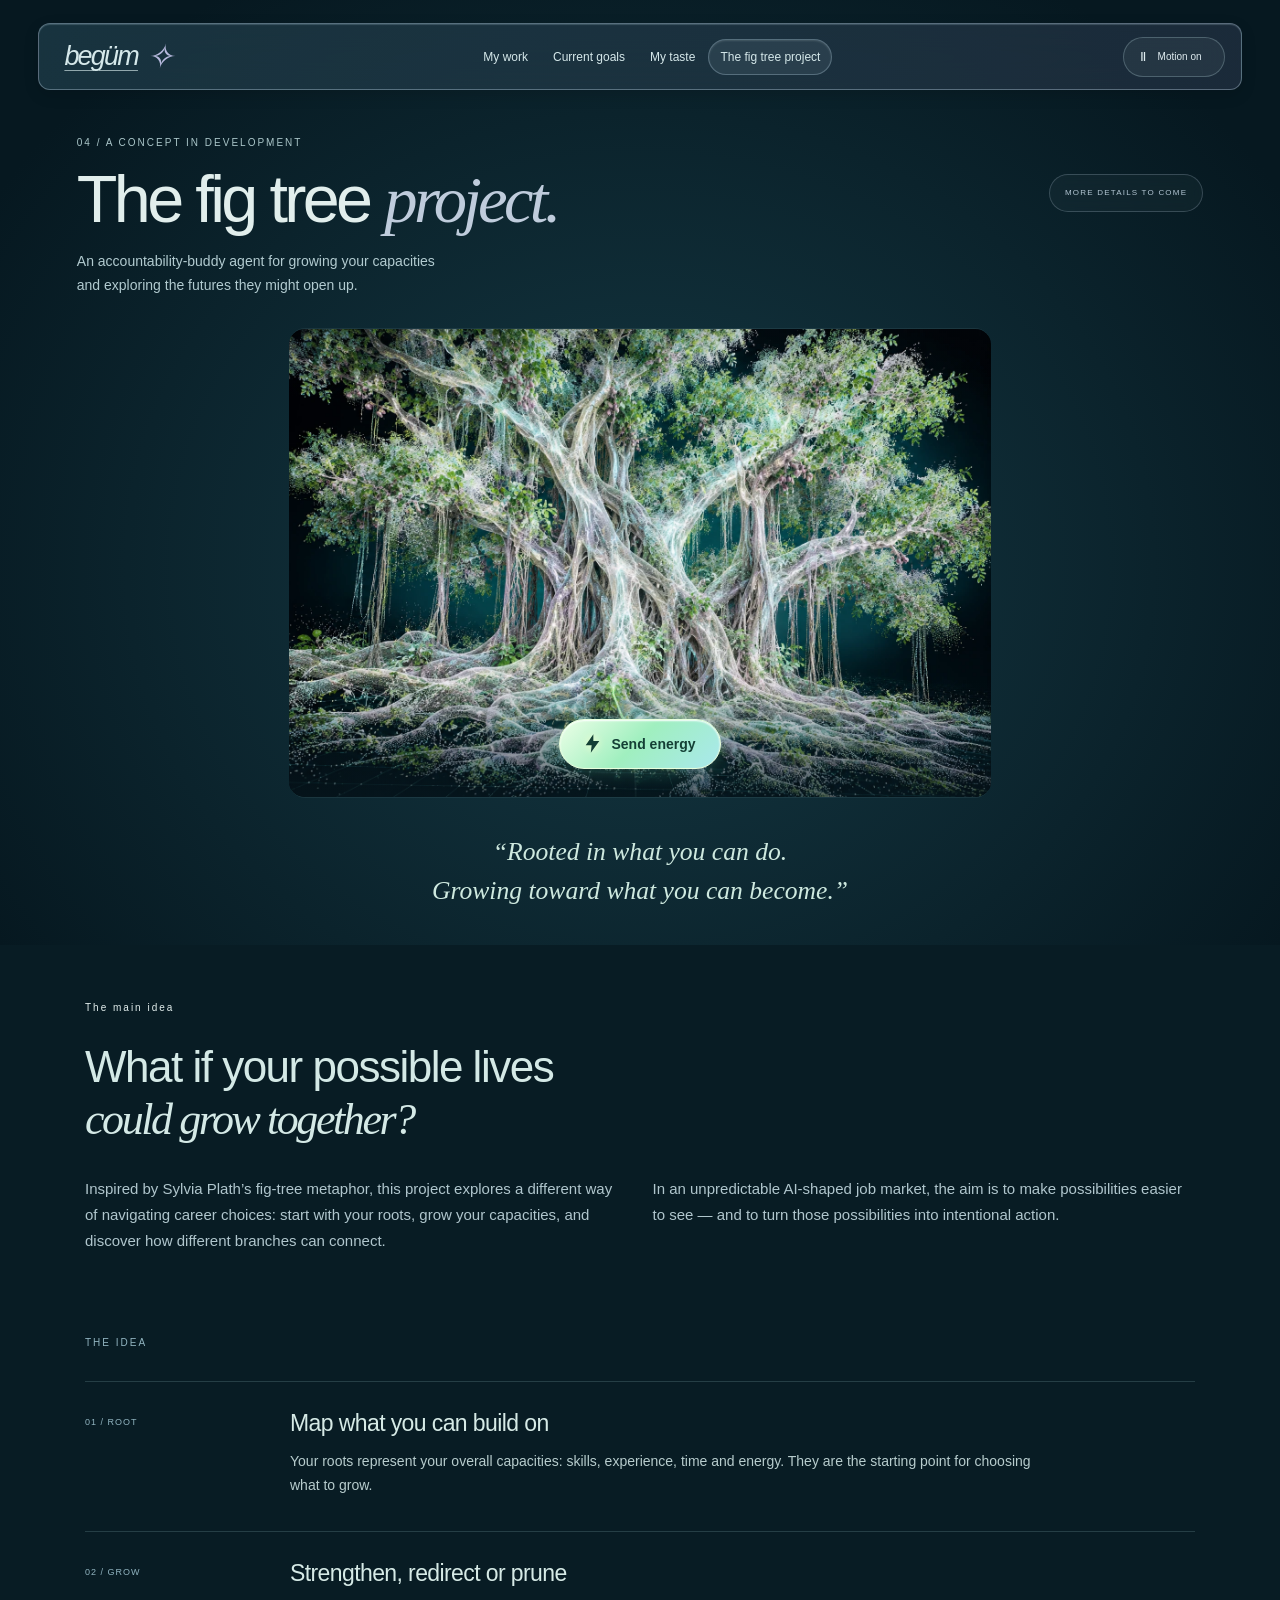
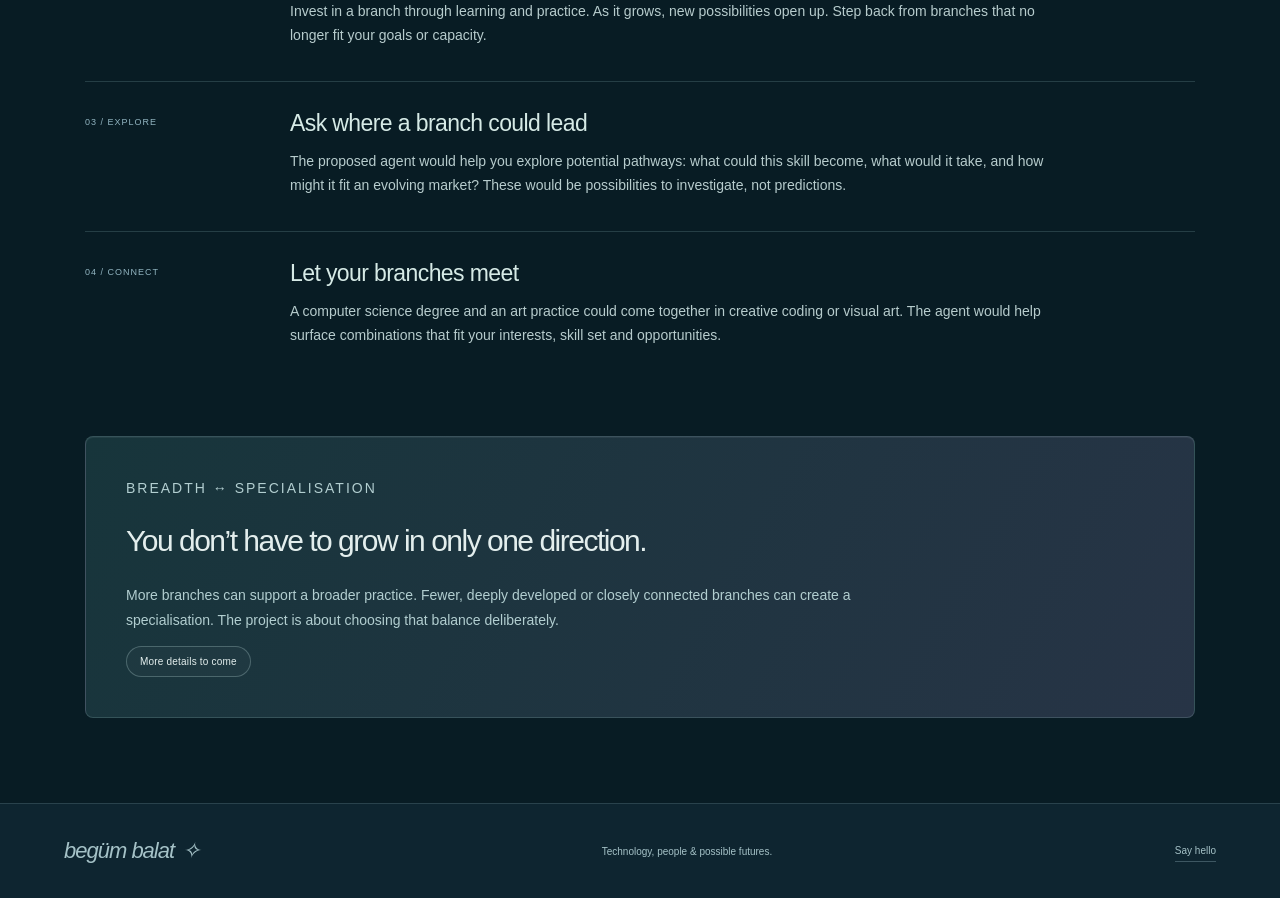
==== commit 9df5b0ed: "Add CSS styles for fig tree project layout Added CSS styles for the fig tree project layout and imag" ====
--- a/fig-tree.html
+++ b/fig-tree.html
@@ -1 +1,21 @@
-<!doctype html><html lang="en"><head><meta charset="utf-8"><meta name="viewport" content="width=device-width,initial-scale=1"><meta name="theme-color" content="#c5e7e7"><meta name="description" content="Begüm Balat — Information Systems at TUM, technical AI safety, community building and possible futures."><title>The fig tree project · Begüm Balat</title><link rel="icon" href="favicon.svg" type="image/svg+xml"><link rel="stylesheet" href="style.css"></head><body class="page-fig-tree"><a class="skip" href="#main">Skip to content</a><header class="site-header"><a class="brand" href="index.html" aria-label="Return to the main page" title="Return to the main page"><span class="brand-name">begüm</span><span class="brand-star" aria-hidden="true">✧</span></a><button class="menu-toggle" aria-controls="navigation" aria-expanded="false">Menu <span aria-hidden="true">☰</span></button><nav id="navigation" aria-label="Main navigation"><a href="work.html" >My work</a><a href="goals.html" >Current goals</a><a href="taste.html" >My taste</a><a href="fig-tree.html" aria-current="page">The fig tree project</a></nav><button class="motion-toggle" id="motion" aria-label="Pause animations" aria-pressed="false"><span class="motion-icon">Ⅱ</span><span class="motion-label">Motion on</span></button></header><main id="main"><section class="fig-hero"><div class="fig-heading"><div class="fig-title-row"><div><p class="eyebrow">04 / A CONCEPT IN DEVELOPMENT</p><h1>The fig tree <em>project.</em></h1></div><span class="status-pill">MORE DETAILS TO COME</span></div><p class="fig-lede">An accountability-buddy agent for growing your capacities <br>and exploring the futures they might open up.</p></div><div class="tree-stage" id="tree-stage"><img id="tree-image" src="fig-tree.webp" alt="An intricate luminous fig tree with intertwined roots, branches and a leafy canopy" fetchpriority="high"><canvas id="tree-energy" aria-hidden="true"></canvas><div class="tree-caption"><button class="energy-button" id="energy-button"><svg aria-hidden="true" viewBox="0 0 20 24" width="17" height="21"><path d="M11 1 2 14h7l-1 9 10-14h-7z" fill="currentColor"/></svg>Send energy</button></div></div><blockquote class="fig-tagline"><p>“Rooted in what you can do.<br>Growing toward what you can become.”</p></blockquote></section><div class="content-wrap fig-content"><section class="fig-intro"><p class="eyebrow">The main idea</p><h2>What if your possible lives<br><em>could grow together?</em></h2><div class="two-col"><p>Inspired by Sylvia Plath’s fig-tree metaphor, this project explores a different way of navigating career choices: start with your roots, grow your capacities, and discover how different branches can connect.</p><p>In an unpredictable AI-shaped job market, the aim is to make possibilities easier to see — and to turn those possibilities into intentional action.</p></div></section><section class="content-section"><p class="eyebrow">THE IDEA</p><div class="timeline"><article><span>01 / ROOT</span><div><h3>Map what you can build on</h3><p>Your roots represent your overall capacities: skills, experience, time and energy. They are the starting point for choosing what to grow.</p></div></article><article><span>02 / GROW</span><div><h3>Strengthen, redirect or prune</h3><p>Invest in a branch through learning and practice. As it grows, new possibilities open up. Step back from branches that no longer fit your goals or capacity.</p></div></article><article><span>03 / EXPLORE</span><div><h3>Ask where a branch could lead</h3><p>The proposed agent would help you explore potential pathways: what could this skill become, what would it take, and how might it fit an evolving market? These would be possibilities to investigate, not predictions.</p></div></article><article><span>04 / CONNECT</span><div><h3>Let your branches meet</h3><p>A computer science degree and an art practice could come together in creative coding or visual art. The agent would help surface combinations that fit your interests, skill set and opportunities.</p></div></article></div></section><div class="callout green"><p class="eyebrow">BREADTH ↔ SPECIALISATION</p><h2>You don’t have to grow in only one direction.</h2><p>More branches can support a broader practice. Fewer, deeply developed or closely connected branches can create a specialisation. The project is about choosing that balance deliberately.</p><span class="coming">More details to come</span></div></div></main><footer class="site-footer"><a class="footer-name" href="index.html">begüm balat <span aria-hidden="true">✧</span></a><span>Technology, people & possible futures.</span><a href="mailto:begum.balat@gmail.com">Say hello</a></footer><script src="app.js" defer></script></body></html>+<!doctype html><html lang="en"><head><meta charset="utf-8"><meta name="viewport" content="width=device-width,initial-scale=1"><meta name="theme-color" content="#c5e7e7"><meta name="description" content="Begüm Balat — Information Systems at TUM, technical AI safety, community building and possible futures."><title>The fig tree project · Begüm Balat</title><link rel="icon" href="favicon.svg" type="image/svg+xml"><link rel="stylesheet" href="style.css">
+
+<style>
+  .page-fig-tree .tree-stage {
+    width: min(900px, 90vw, 78vh);
+    width: min(900px, 90vw, 78svh);
+    max-width: 100%;
+    height: auto;
+    min-height: 0;
+    margin: 0 auto;
+    border-radius: 16px;
+  }
+
+  .page-fig-tree .tree-stage > img {
+    display: block;
+    width: 100%;
+    height: auto;
+    aspect-ratio: 3 / 2;
+  }
+</style>
+</head><body class="page-fig-tree"><a class="skip" href="#main">Skip to content</a><header class="site-header"><a class="brand" href="index.html" aria-label="Return to the main page" title="Return to the main page"><span class="brand-name">begüm</span><span class="brand-star" aria-hidden="true">✧</span></a><button class="menu-toggle" aria-controls="navigation" aria-expanded="false">Menu <span aria-hidden="true">☰</span></button><nav id="navigation" aria-label="Main navigation"><a href="work.html" >My work</a><a href="goals.html" >Current goals</a><a href="taste.html" >My taste</a><a href="fig-tree.html" aria-current="page">The fig tree project</a></nav><button class="motion-toggle" id="motion" aria-label="Pause animations" aria-pressed="false"><span class="motion-icon">Ⅱ</span><span class="motion-label">Motion on</span></button></header><main id="main"><section class="fig-hero"><div class="fig-heading"><div class="fig-title-row"><div><p class="eyebrow">04 / A CONCEPT IN DEVELOPMENT</p><h1>The fig tree <em>project.</em></h1></div><span class="status-pill">MORE DETAILS TO COME</span></div><p class="fig-lede">An accountability-buddy agent for growing your capacities <br>and exploring the futures they might open up.</p></div><div class="tree-stage" id="tree-stage"><img id="tree-image" src="fig-tree.webp" alt="An intricate luminous fig tree with intertwined roots, branches and a leafy canopy" fetchpriority="high"><canvas id="tree-energy" aria-hidden="true"></canvas><div class="tree-caption"><button class="energy-button" id="energy-button"><svg aria-hidden="true" viewBox="0 0 20 24" width="17" height="21"><path d="M11 1 2 14h7l-1 9 10-14h-7z" fill="currentColor"/></svg>Send energy</button></div></div><blockquote class="fig-tagline"><p>“Rooted in what you can do.<br>Growing toward what you can become.”</p></blockquote></section><div class="content-wrap fig-content"><section class="fig-intro"><p class="eyebrow">The main idea</p><h2>What if your possible lives<br><em>could grow together?</em></h2><div class="two-col"><p>Inspired by Sylvia Plath’s fig-tree metaphor, this project explores a different way of navigating career choices: start with your roots, grow your capacities, and discover how different branches can connect.</p><p>In an unpredictable AI-shaped job market, the aim is to make possibilities easier to see — and to turn those possibilities into intentional action.</p></div></section><section class="content-section"><p class="eyebrow">THE IDEA</p><div class="timeline"><article><span>01 / ROOT</span><div><h3>Map what you can build on</h3><p>Your roots represent your overall capacities: skills, experience, time and energy. They are the starting point for choosing what to grow.</p></div></article><article><span>02 / GROW</span><div><h3>Strengthen, redirect or prune</h3><p>Invest in a branch through learning and practice. As it grows, new possibilities open up. Step back from branches that no longer fit your goals or capacity.</p></div></article><article><span>03 / EXPLORE</span><div><h3>Ask where a branch could lead</h3><p>The proposed agent would help you explore potential pathways: what could this skill become, what would it take, and how might it fit an evolving market? These would be possibilities to investigate, not predictions.</p></div></article><article><span>04 / CONNECT</span><div><h3>Let your branches meet</h3><p>A computer science degree and an art practice could come together in creative coding or visual art. The agent would help surface combinations that fit your interests, skill set and opportunities.</p></div></article></div></section><div class="callout green"><p class="eyebrow">BREADTH ↔ SPECIALISATION</p><h2>You don’t have to grow in only one direction.</h2><p>More branches can support a broader practice. Fewer, deeply developed or closely connected branches can create a specialisation. The project is about choosing that balance deliberately.</p><span class="coming">More details to come</span></div></div></main><footer class="site-footer"><a class="footer-name" href="index.html">begüm balat <span aria-hidden="true">✧</span></a><span>Technology, people & possible futures.</span><a href="mailto:begum.balat@gmail.com">Say hello</a></footer><script src="app.js" defer></script></body></html>
--- a/style.css
+++ b/style.css
@@ -209,10 +209,10 @@
 .site-header nav a{padding:10px 11px}
 .page-fig-tree .header-home{color:#143d3c;background:linear-gradient(#e6fff1,#a8ded6);border-color:#d2ffeb;box-shadow:inset 0 1px 1px #fff,0 0 16px #a1e9d51c}
 .page-fig-tree .header-home:hover{background:#d0f7e5}
-.page-work .work-hero{min-height:620px;padding:137px 8% 45px}
+.page-work .work-hero{display:flex;align-items:center;min-height:0;padding:140px 8% 48px}
 .page-work .work-hero h1{font-size:clamp(58px,6vw,78px);margin:0 0 20px}
 .work-hero .eyebrow{margin-bottom:16px}
-.work-hero .lede{margin-bottom:39px;line-height:1.65;max-width:650px}
+.work-hero .lede{margin-bottom:0;line-height:1.65;max-width:650px}
 .work-hero .hero-backdrop{z-index:-3}
 .lake-motion{position:absolute;inset:0;width:100%;height:100%;z-index:-2;opacity:0;pointer-events:none}
 .lake-motion.is-ready{opacity:1}
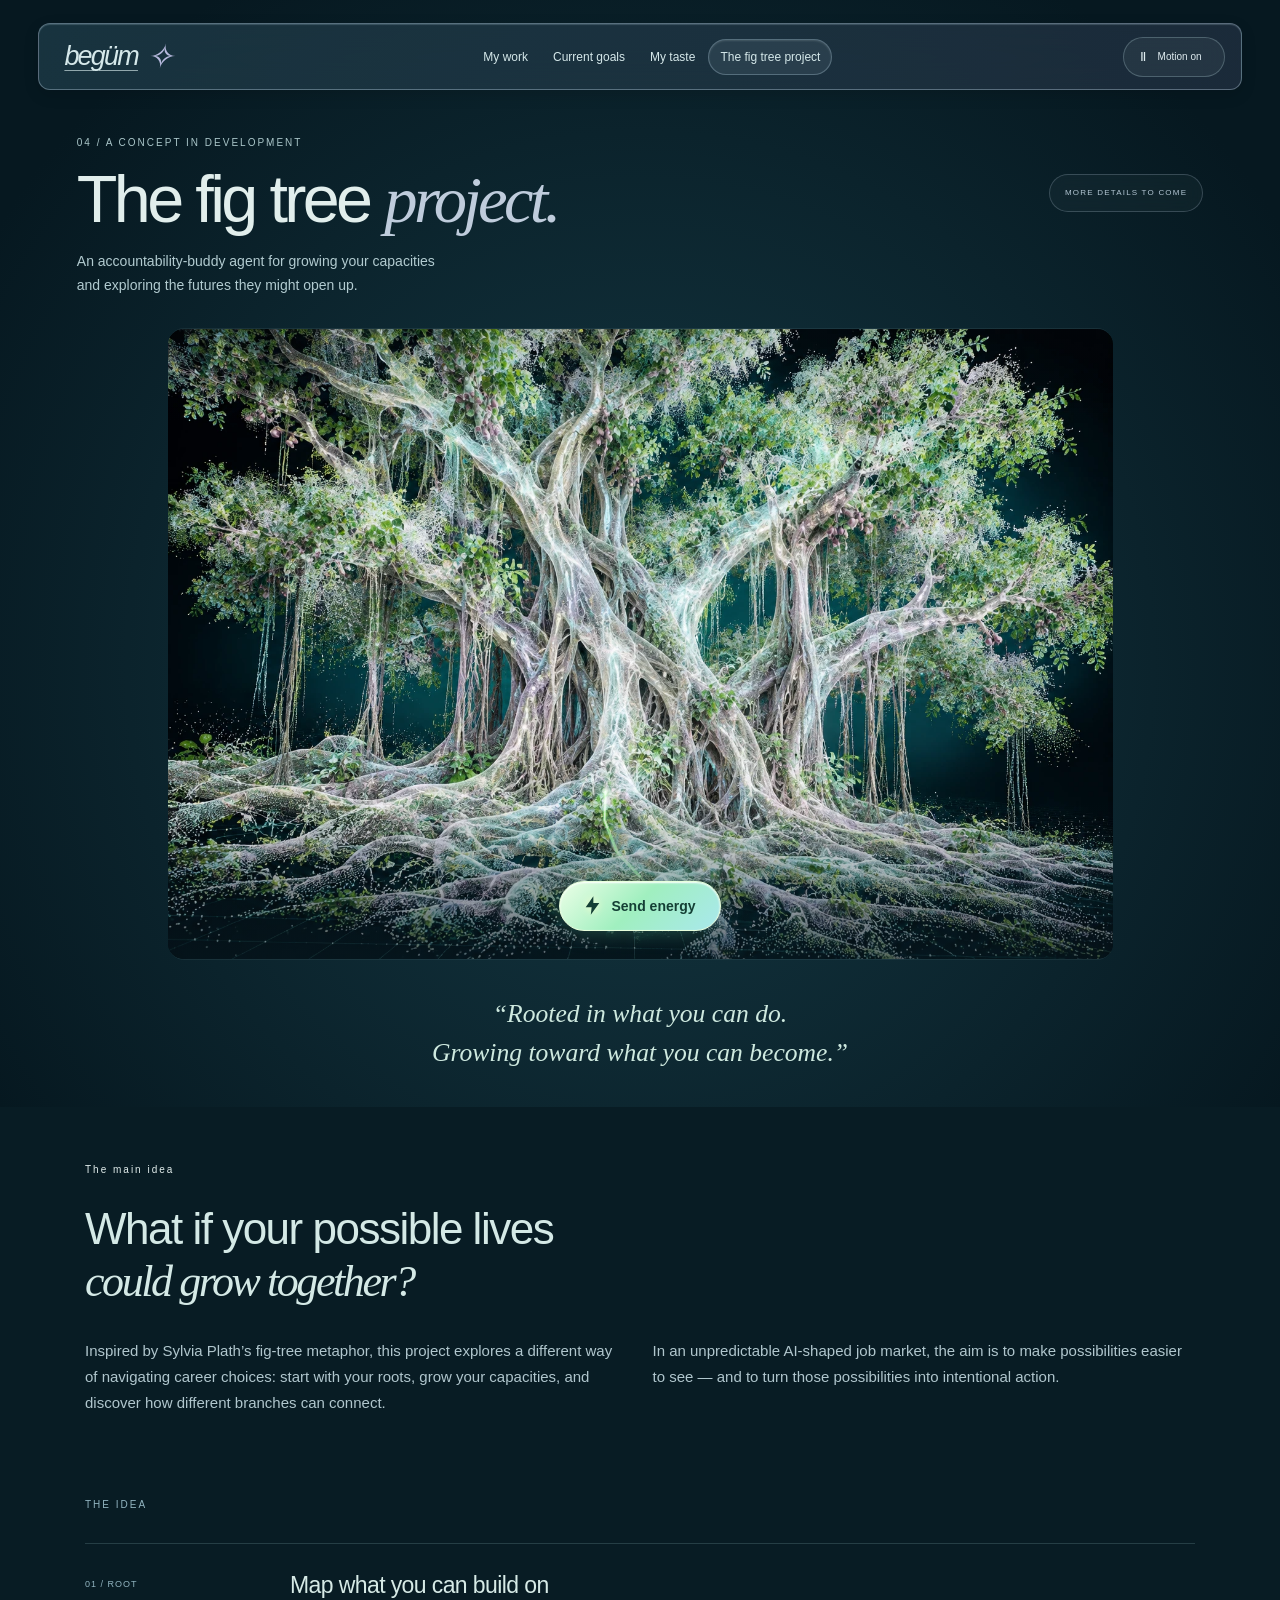
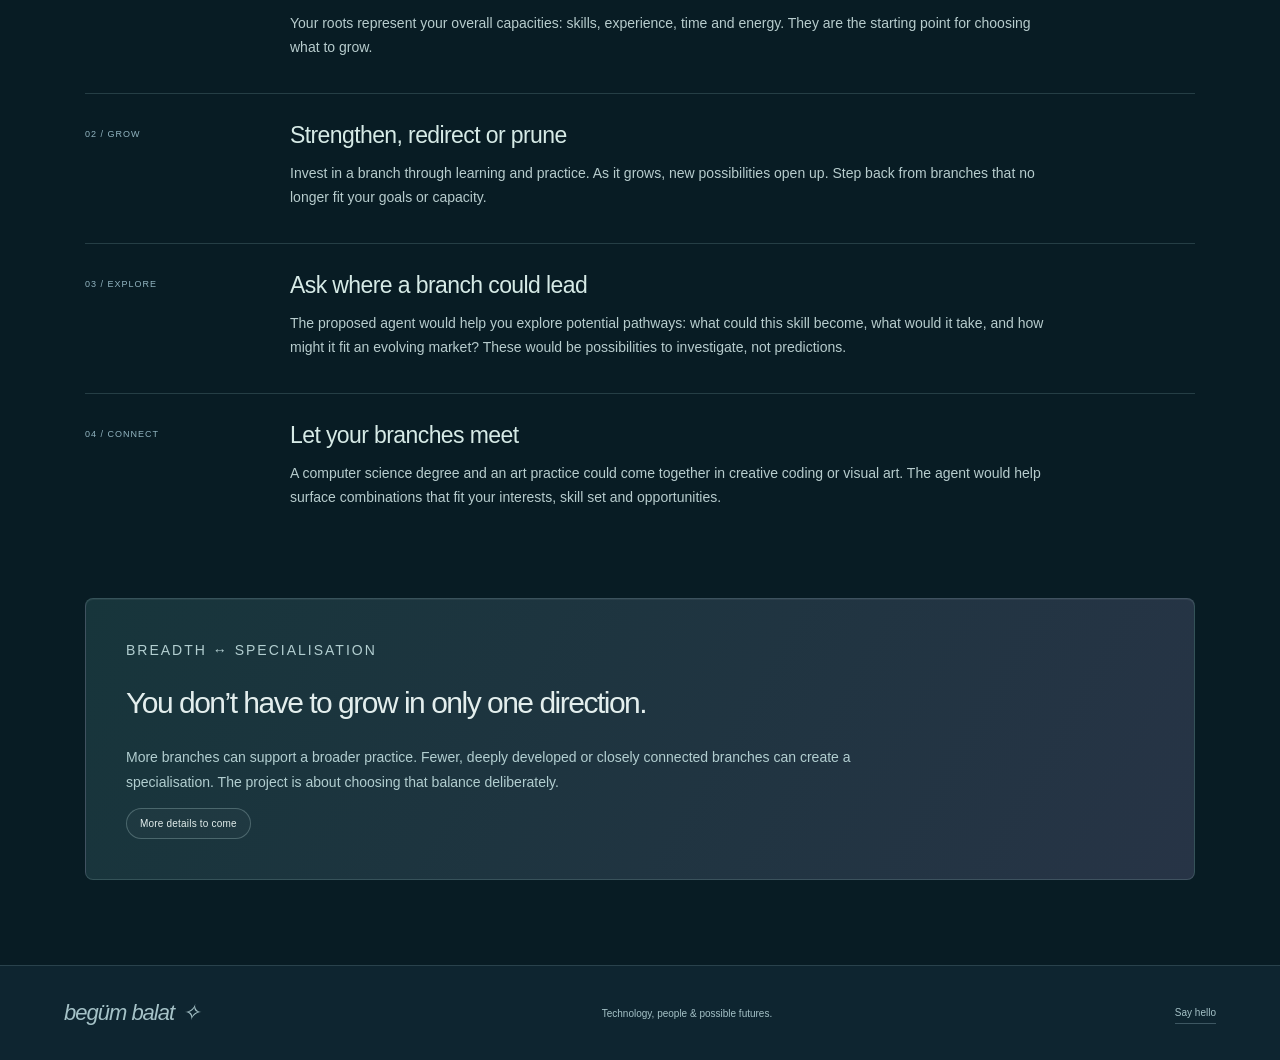
==== commit a072fec6: "Update fig-tree.html to adjust width properties" ====
--- a/fig-tree.html
+++ b/fig-tree.html
@@ -2,8 +2,8 @@
 
 <style>
   .page-fig-tree .tree-stage {
-    width: min(900px, 90vw, 78vh);
-    width: min(900px, 90vw, 78svh);
+    width: min(1100px, 90vw, 105vh);
+    width: min(1100px, 90vw, 105svh);
     max-width: 100%;
     height: auto;
     min-height: 0;
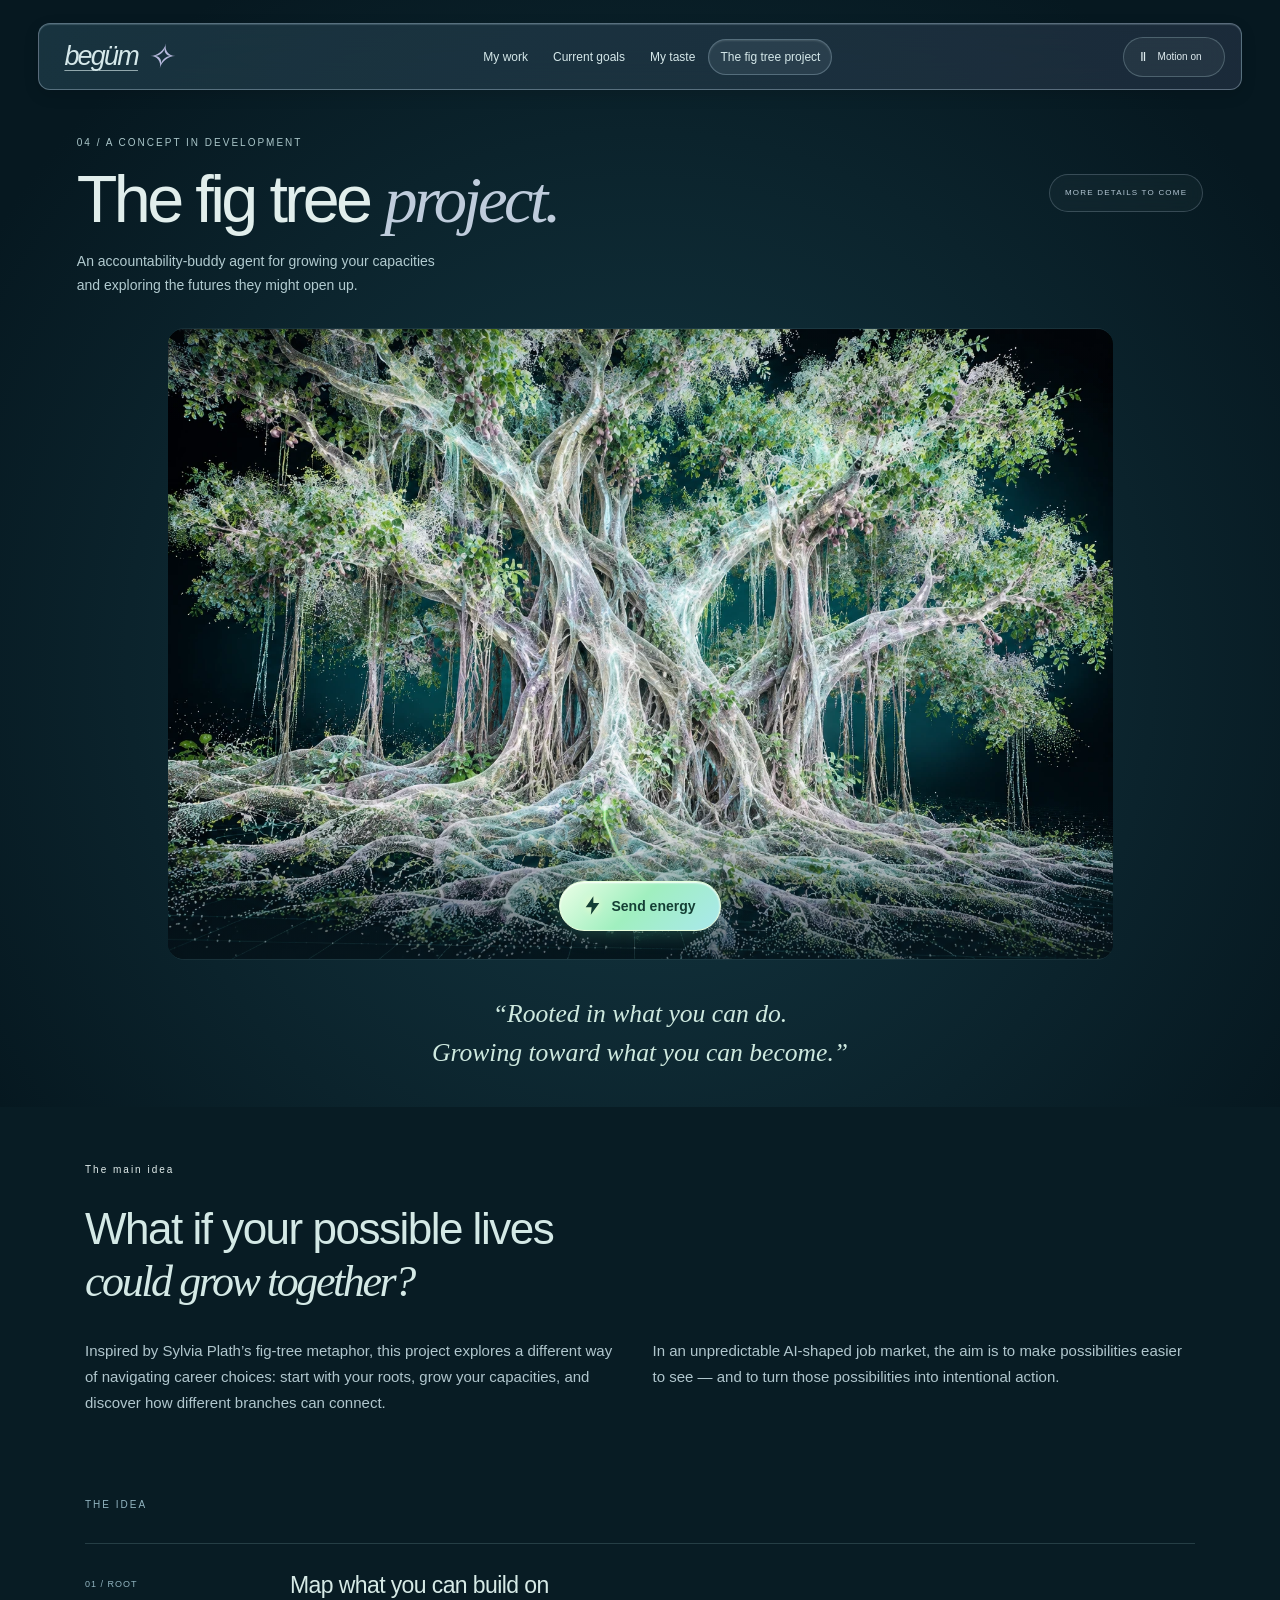
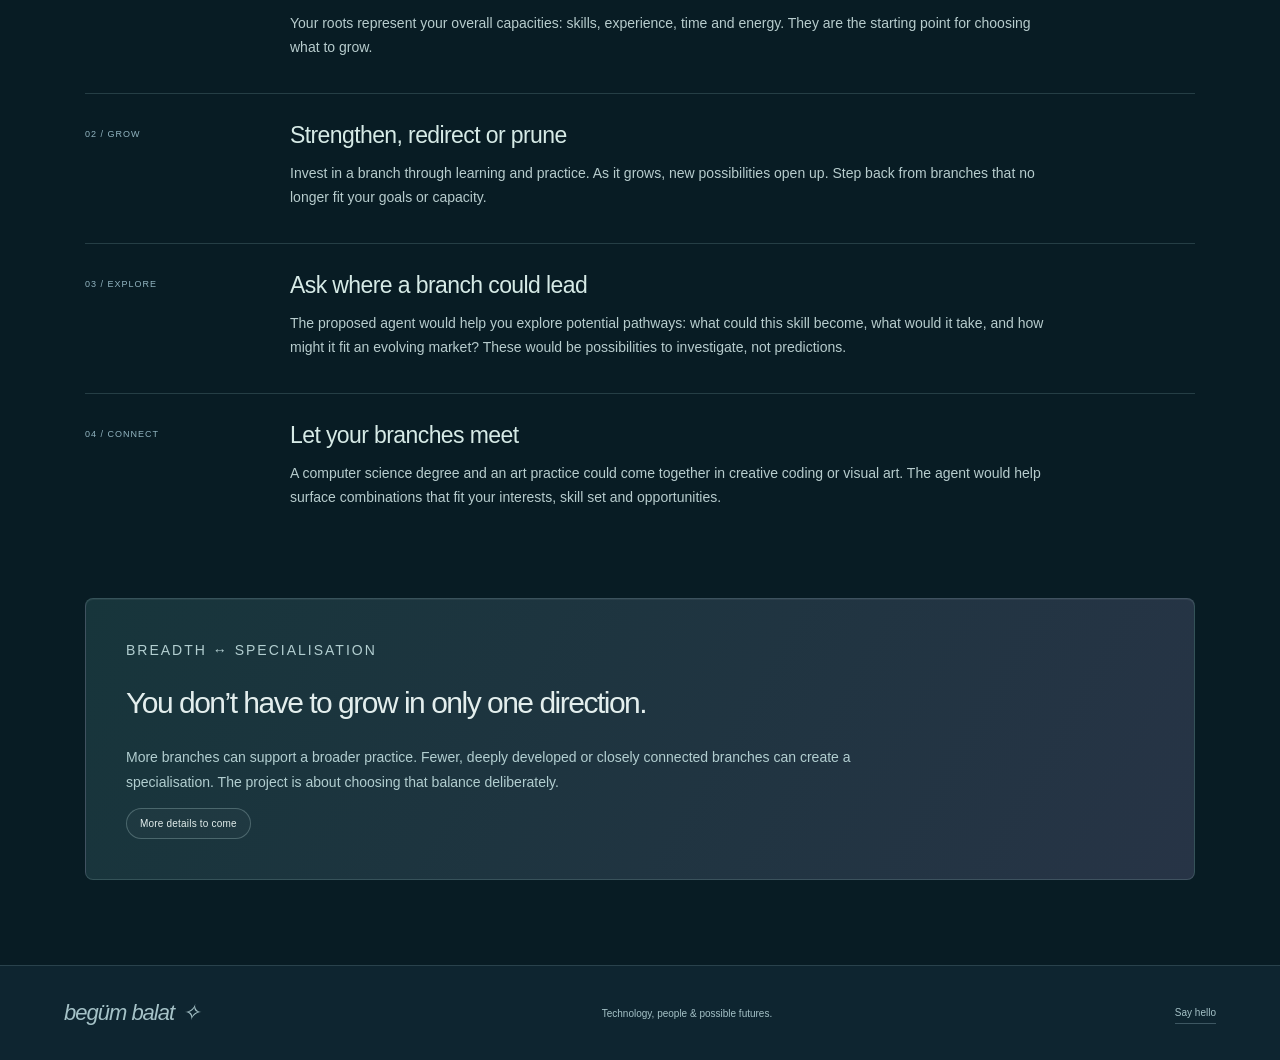
==== commit 65d6c54c: "Fix HTML structure and update footer email" ====
--- a/fig-tree.html
+++ b/fig-tree.html
@@ -18,4 +18,4 @@
     aspect-ratio: 3 / 2;
   }
 </style>
-</head><body class="page-fig-tree"><a class="skip" href="#main">Skip to content</a><header class="site-header"><a class="brand" href="index.html" aria-label="Return to the main page" title="Return to the main page"><span class="brand-name">begüm</span><span class="brand-star" aria-hidden="true">✧</span></a><button class="menu-toggle" aria-controls="navigation" aria-expanded="false">Menu <span aria-hidden="true">☰</span></button><nav id="navigation" aria-label="Main navigation"><a href="work.html" >My work</a><a href="goals.html" >Current goals</a><a href="taste.html" >My taste</a><a href="fig-tree.html" aria-current="page">The fig tree project</a></nav><button class="motion-toggle" id="motion" aria-label="Pause animations" aria-pressed="false"><span class="motion-icon">Ⅱ</span><span class="motion-label">Motion on</span></button></header><main id="main"><section class="fig-hero"><div class="fig-heading"><div class="fig-title-row"><div><p class="eyebrow">04 / A CONCEPT IN DEVELOPMENT</p><h1>The fig tree <em>project.</em></h1></div><span class="status-pill">MORE DETAILS TO COME</span></div><p class="fig-lede">An accountability-buddy agent for growing your capacities <br>and exploring the futures they might open up.</p></div><div class="tree-stage" id="tree-stage"><img id="tree-image" src="fig-tree.webp" alt="An intricate luminous fig tree with intertwined roots, branches and a leafy canopy" fetchpriority="high"><canvas id="tree-energy" aria-hidden="true"></canvas><div class="tree-caption"><button class="energy-button" id="energy-button"><svg aria-hidden="true" viewBox="0 0 20 24" width="17" height="21"><path d="M11 1 2 14h7l-1 9 10-14h-7z" fill="currentColor"/></svg>Send energy</button></div></div><blockquote class="fig-tagline"><p>“Rooted in what you can do.<br>Growing toward what you can become.”</p></blockquote></section><div class="content-wrap fig-content"><section class="fig-intro"><p class="eyebrow">The main idea</p><h2>What if your possible lives<br><em>could grow together?</em></h2><div class="two-col"><p>Inspired by Sylvia Plath’s fig-tree metaphor, this project explores a different way of navigating career choices: start with your roots, grow your capacities, and discover how different branches can connect.</p><p>In an unpredictable AI-shaped job market, the aim is to make possibilities easier to see — and to turn those possibilities into intentional action.</p></div></section><section class="content-section"><p class="eyebrow">THE IDEA</p><div class="timeline"><article><span>01 / ROOT</span><div><h3>Map what you can build on</h3><p>Your roots represent your overall capacities: skills, experience, time and energy. They are the starting point for choosing what to grow.</p></div></article><article><span>02 / GROW</span><div><h3>Strengthen, redirect or prune</h3><p>Invest in a branch through learning and practice. As it grows, new possibilities open up. Step back from branches that no longer fit your goals or capacity.</p></div></article><article><span>03 / EXPLORE</span><div><h3>Ask where a branch could lead</h3><p>The proposed agent would help you explore potential pathways: what could this skill become, what would it take, and how might it fit an evolving market? These would be possibilities to investigate, not predictions.</p></div></article><article><span>04 / CONNECT</span><div><h3>Let your branches meet</h3><p>A computer science degree and an art practice could come together in creative coding or visual art. The agent would help surface combinations that fit your interests, skill set and opportunities.</p></div></article></div></section><div class="callout green"><p class="eyebrow">BREADTH ↔ SPECIALISATION</p><h2>You don’t have to grow in only one direction.</h2><p>More branches can support a broader practice. Fewer, deeply developed or closely connected branches can create a specialisation. The project is about choosing that balance deliberately.</p><span class="coming">More details to come</span></div></div></main><footer class="site-footer"><a class="footer-name" href="index.html">begüm balat <span aria-hidden="true">✧</span></a><span>Technology, people & possible futures.</span><a href="mailto:begum.balat@gmail.com">Say hello</a></footer><script src="app.js" defer></script></body></html>
+</head><body class="page-fig-tree"><a class="skip" href="#main">Skip to content</a><header class="site-header"><a class="brand" href="index.html" aria-label="Return to the main page" title="Return to the main page"><span class="brand-name">begüm</span><span class="brand-star" aria-hidden="true">✧</span></a><button class="menu-toggle" aria-controls="navigation" aria-expanded="false">Menu <span aria-hidden="true">☰</span></button><nav id="navigation" aria-label="Main navigation"><a href="work.html" >My work</a><a href="goals.html" >Current goals</a><a href="taste.html" >My taste</a><a href="fig-tree.html" aria-current="page">The fig tree project</a></nav><button class="motion-toggle" id="motion" aria-label="Pause animations" aria-pressed="false"><span class="motion-icon">Ⅱ</span><span class="motion-label">Motion on</span></button></header><main id="main"><section class="fig-hero"><div class="fig-heading"><div class="fig-title-row"><div><p class="eyebrow">04 / A CONCEPT IN DEVELOPMENT</p><h1>The fig tree <em>project.</em></h1></div><span class="status-pill">MORE DETAILS TO COME</span></div><p class="fig-lede">An accountability-buddy agent for growing your capacities <br>and exploring the futures they might open up.</p></div><div class="tree-stage" id="tree-stage"><img id="tree-image" src="fig-tree.webp" alt="An intricate luminous fig tree with intertwined roots, branches and a leafy canopy" fetchpriority="high"><canvas id="tree-energy" aria-hidden="true"></canvas><div class="tree-caption"><button class="energy-button" id="energy-button"><svg aria-hidden="true" viewBox="0 0 20 24" width="17" height="21"><path d="M11 1 2 14h7l-1 9 10-14h-7z" fill="currentColor"/></svg>Send energy</button></div></div><blockquote class="fig-tagline"><p>“Rooted in what you can do.<br>Growing toward what you can become.”</p></blockquote></section><div class="content-wrap fig-content"><section class="fig-intro"><p class="eyebrow">The main idea</p><h2>What if your possible lives<br><em>could grow together?</em></h2><div class="two-col"><p>Inspired by Sylvia Plath’s fig-tree metaphor, this project explores a different way of navigating career choices: start with your roots, grow your capacities, and discover how different branches can connect.</p><p>In an unpredictable AI-shaped job market, the aim is to make possibilities easier to see — and to turn those possibilities into intentional action.</p></div></section><section class="content-section"><p class="eyebrow">THE IDEA</p><div class="timeline"><article><span>01 / ROOT</span><div><h3>Map what you can build on</h3><p>Your roots represent your overall capacities: skills, experience, time and energy. They are the starting point for choosing what to grow.</p></div></article><article><span>02 / GROW</span><div><h3>Strengthen, redirect or prune</h3><p>Invest in a branch through learning and practice. As it grows, new possibilities open up. Step back from branches that no longer fit your goals or capacity.</p></div></article><article><span>03 / EXPLORE</span><div><h3>Ask where a branch could lead</h3><p>The proposed agent would help you explore potential pathways: what could this skill become, what would it take, and how might it fit an evolving market? These would be possibilities to investigate, not predictions.</p></div></article><article><span>04 / CONNECT</span><div><h3>Let your branches meet</h3><p>A computer science degree and an art practice could come together in creative coding or visual art. The agent would help surface combinations that fit your interests, skill set and opportunities.</p></div></article></div></section><div class="callout green"><p class="eyebrow">BREADTH ↔ SPECIALISATION</p><h2>You don’t have to grow in only one direction.</h2><p>More branches can support a broader practice. Fewer, deeply developed or closely connected branches can create a specialisation. The project is about choosing that balance deliberately.</p><span class="coming">More details to come</span></div></div></main><footer class="site-footer"><a class="footer-name" href="index.html">begüm balat <span aria-hidden="true">✧</span></a><span>Technology, people & possible futures.</span><a href="mailto:begum.balat@tum.de">Say hello</a></footer><script src="app.js" defer></script></body></html>
